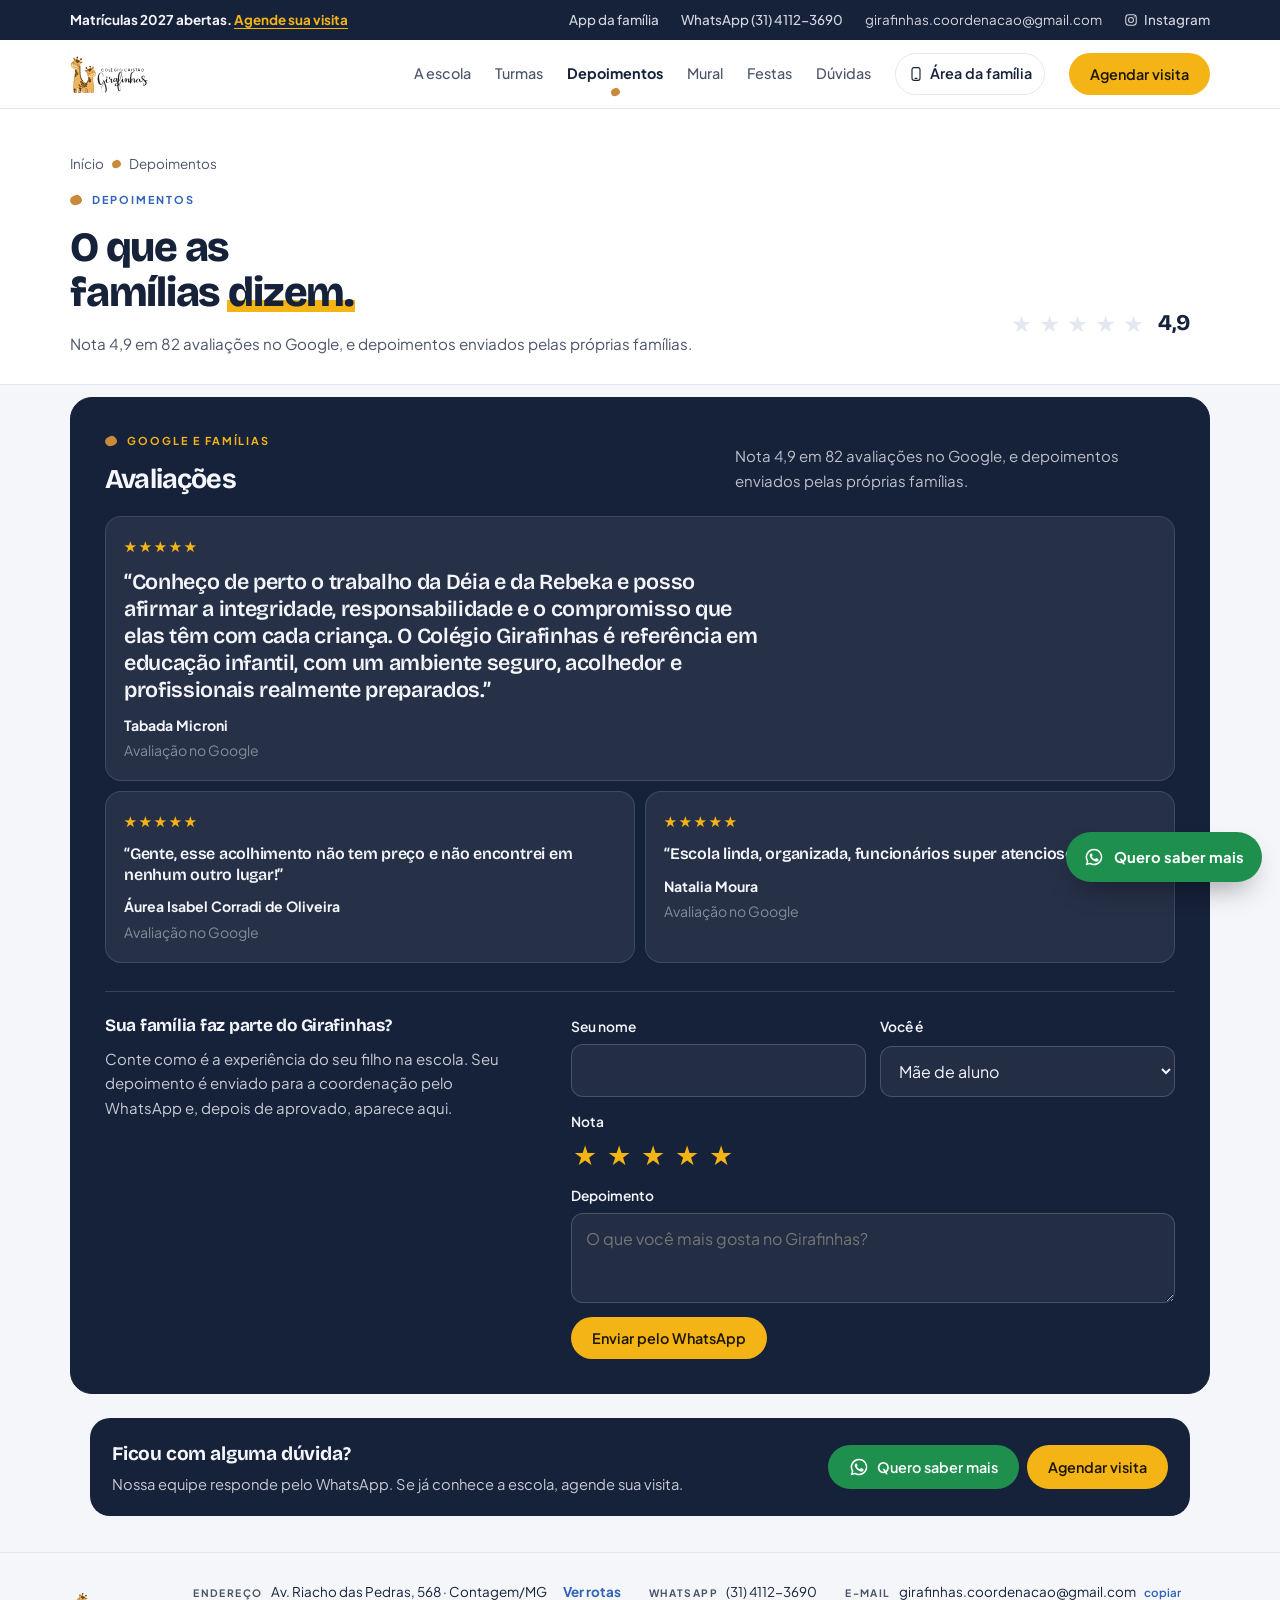
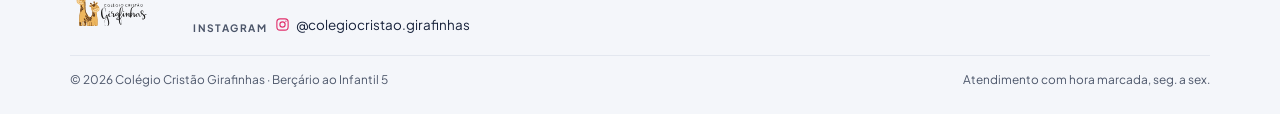
==== depoimentos.html @ aa0d3aa1 "Atalhos logo abaixo do menu, fixos no topo Co-Authored-By: Claude Opus 5.5 <noreply@anthropic.com> C" ====
<!doctype html>
<html lang="pt-BR">
<head>
<meta charset="utf-8">
<meta name="viewport" content="width=device-width,initial-scale=1,viewport-fit=cover">
<title>Depoimentos | Colégio Cristão Girafinhas</title>
<meta name="description" content="O que as famílias dizem sobre o Colégio Cristão Girafinhas. Nota 4,9 em 82 avaliações no Google.">
<meta property="og:title" content="Colégio Cristão Girafinhas">
<meta property="og:description" content="Educação infantil com amor e propósito. Berçário ao Infantil 5, integral, em Contagem. Matrículas 2027 abertas.">
<meta property="og:type" content="website">
<meta property="og:image" content="img/logo.svg">
<link rel="icon" href="img/logo.svg" type="image/svg+xml">
<link rel="preconnect" href="https://fonts.googleapis.com">
<link rel="preconnect" href="https://fonts.gstatic.com" crossorigin>
<link rel="stylesheet" href="https://fonts.googleapis.com/css2?family=Bricolage+Grotesque:opsz,wght@12..96,500;12..96,600;12..96,700;12..96,800&family=Plus+Jakarta+Sans:wght@400;500;600;700&display=swap">
<link rel="stylesheet" href="styles.css?v=26">
</head>
<body id="inicio" class="inner">
<div class="announce"><div class="wrap">
  <span><b>Matrículas 2027 abertas.</b> <a href="visita.html">Agende sua visita</a></span>
  <span class="util"><a class="util-app" href="pais.html">App da família</a><a href="https://wa.me/553141123690?text=Ol%C3%A1!" target="_blank" rel="noopener">WhatsApp (31) 4112-3690</a><span>girafinhas.coordenacao@gmail.com</span><a class="util-ig" href="https://www.instagram.com/colegiocristao.girafinhas/" target="_blank" rel="noopener"><svg class="ig-ico" viewBox="0 0 24 24" fill="none" stroke="currentColor" stroke-width="1.8" aria-hidden="true"><rect x="3" y="3" width="18" height="18" rx="5"/><circle cx="12" cy="12" r="4.2"/><circle cx="17.4" cy="6.6" r="1.1" fill="currentColor" stroke="none"/></svg>Instagram</a></span>
</div></div>

<header class="top">
  <div class="wrap">
    <a class="brand" href="index.html" aria-label="Colégio Cristão Girafinhas, início">
      <img src="img/logo.svg" alt="Colégio Cristão Girafinhas" width="106" height="50">
    </a>
    <button class="menu-btn" id="menuBtn" aria-expanded="false" aria-controls="nav">Menu</button>
    <nav class="links" id="nav">
      <a href="escola.html">A escola</a>
      <a href="turmas.html">Turmas</a>
      <a href="depoimentos.html" aria-current="page">Depoimentos</a>
      <a href="mural.html">Mural</a>
      <a href="festas.html">Festas</a>
      <a href="duvidas.html">Dúvidas</a>
      <a class="fam-link" href="pais.html"><svg viewBox="0 0 24 24" fill="none" stroke="currentColor" stroke-width="1.7" stroke-linecap="round" stroke-linejoin="round" aria-hidden="true"><rect x="6" y="2.5" width="12" height="19" rx="3"/><path d="M10.5 18.5h3"/></svg>Área da família</a>
      <a class="btn btn-primary" href="visita.html">Agendar visita</a>
    </nav>
  </div>
</header>

<svg width="0" height="0" style="position:absolute" aria-hidden="true" focusable="false"><defs>
<symbol id="gira" viewBox="0 0 28 48">
  <path d="M10.5 6.2 9.4 1.6M17.2 6.2l1.2-4.6" stroke="#8b5a2b" stroke-width="1.6" stroke-linecap="round" fill="none"/>
  <circle cx="9.2" cy="1.8" r="1.8" fill="#8b5a2b"/><circle cx="18.6" cy="1.8" r="1.8" fill="#8b5a2b"/>
  <ellipse cx="6" cy="9.4" rx="3.2" ry="1.7" transform="rotate(-20 6 9.4)" fill="#edb65e"/>
  <ellipse cx="22" cy="9.4" rx="3.2" ry="1.7" transform="rotate(20 22 9.4)" fill="#edb65e"/>
  <path d="M10 18h8v28a2 2 0 0 1-2 2h-4a2 2 0 0 1-2-2z" fill="#edb65e"/>
  <ellipse cx="14" cy="12" rx="7.2" ry="6.6" fill="#edb65e"/>
  <ellipse cx="14" cy="15.6" rx="5" ry="3.4" fill="#f6d7a4"/>
  <path d="M11 11.2q1 .9 2 0M15 11.2q1 .9 2 0" stroke="#5b3a1e" stroke-width="1" fill="none" stroke-linecap="round"/>
  <path d="M12.4 16.2q1.6 1.2 3.2 0" stroke="#5b3a1e" stroke-width=".9" fill="none" stroke-linecap="round"/>
  <ellipse cx="12" cy="24" rx="1.5" ry="1.9" fill="#8b5a2b"/><ellipse cx="16" cy="29.5" rx="1.4" ry="1.8" fill="#8b5a2b"/>
  <ellipse cx="12.2" cy="35" rx="1.5" ry="1.7" fill="#8b5a2b"/><ellipse cx="15.8" cy="41" rx="1.4" ry="1.8" fill="#8b5a2b"/>
</symbol>
<symbol id="gira-head" viewBox="0 0 28 22">
  <path d="M10.5 6.2 9.4 1.6M17.2 6.2l1.2-4.6" stroke="#8b5a2b" stroke-width="1.6" stroke-linecap="round" fill="none"/>
  <circle cx="9.2" cy="1.8" r="1.8" fill="#8b5a2b"/><circle cx="18.6" cy="1.8" r="1.8" fill="#8b5a2b"/>
  <ellipse cx="6" cy="9.4" rx="3.2" ry="1.7" transform="rotate(-20 6 9.4)" fill="#edb65e"/>
  <ellipse cx="22" cy="9.4" rx="3.2" ry="1.7" transform="rotate(20 22 9.4)" fill="#edb65e"/>
  <path d="M10 17h8v5h-8z" fill="#edb65e"/>
  <ellipse cx="14" cy="12" rx="7.2" ry="6.6" fill="#edb65e"/>
  <ellipse cx="14" cy="15.6" rx="5" ry="3.4" fill="#f6d7a4"/>
  <path d="M11 11.2q1 .9 2 0M15 11.2q1 .9 2 0" stroke="#5b3a1e" stroke-width="1" fill="none" stroke-linecap="round"/>
  <path d="M12.4 16.2q1.6 1.2 3.2 0" stroke="#5b3a1e" stroke-width=".9" fill="none" stroke-linecap="round"/>
</symbol></defs></svg>
<main>
  <section class="page-hero">
    <div class="wrap">
      <nav class="crumbs" aria-label="Você está em"><a href="index.html">Início</a><span class="sp" aria-hidden="true"></span><span>Depoimentos</span></nav>
      <span class="eyebrow">Depoimentos</span>
      <h1>O que as famílias <em>dizem.</em></h1>
      <p class="lead">Nota 4,9 em 82 avaliações no Google, e depoimentos enviados pelas próprias famílias.</p>
    </div>
    <div class="hero-accent acc-stars" aria-hidden="true"><span style="animation-delay:0.00s">★</span><span style="animation-delay:0.22s">★</span><span style="animation-delay:0.44s">★</span><span style="animation-delay:0.66s">★</span><span style="animation-delay:0.88s">★</span><b>4,9</b></div>
  </section>
  <section class="band navy" id="depoimentos">
    <div class="wrap">
      <div class="dep-head">
        <div style="display:grid;gap:16px"><span class="eyebrow" style="color:var(--accent)">Google e famílias</span><h2>Avaliações</h2></div>
        <p style="opacity:.75;max-width:40ch">Nota 4,9 em 82 avaliações no Google, e depoimentos enviados pelas próprias famílias.</p>
      </div>
      <div class="deps" id="deps">
        <figure class="dep feature"><span class="stars" aria-label="5 estrelas">★★★★★</span><blockquote>“Conheço de perto o trabalho da Déia e da Rebeka e posso afirmar a integridade, responsabilidade e o compromisso que elas têm com cada criança. O Colégio Girafinhas é referência em educação infantil, com um ambiente seguro, acolhedor e profissionais realmente preparados.”</blockquote><figcaption><b>Tabada Microni</b><span>Avaliação no Google</span></figcaption></figure>
        <figure class="dep"><span class="stars" aria-label="5 estrelas">★★★★★</span><blockquote>“Gente, esse acolhimento não tem preço e não encontrei em nenhum outro lugar!”</blockquote><figcaption><b>Áurea Isabel Corradi de Oliveira</b><span>Avaliação no Google</span></figcaption></figure>
        <figure class="dep"><span class="stars" aria-label="5 estrelas">★★★★★</span><blockquote>“Escola linda, organizada, funcionários super atenciosos.”</blockquote><figcaption><b>Natalia Moura</b><span>Avaliação no Google</span></figcaption></figure>
      </div>
      <div class="dep-form-wrap">
        <div style="display:grid;gap:10px;align-content:start">
          <h3>Sua família faz parte do Girafinhas?</h3>
          <p style="opacity:.8">Conte como é a experiência do seu filho na escola. Seu depoimento é enviado para a coordenação pelo WhatsApp e, depois de aprovado, aparece aqui.</p>
        </div>
        <form id="depForm" class="dep-form">
          <div class="row2">
            <div class="field"><label for="dNome">Seu nome</label><input id="dNome" required maxlength="60" autocomplete="name"></div>
            <div class="field"><label for="dRel">Você é</label><select id="dRel"><option>Mãe de aluno</option><option>Pai de aluno</option><option>Avó ou avô de aluno</option><option>Responsável por aluno</option><option>Ex-aluno ou família antiga</option></select></div>
          </div>
          <div class="field"><label for="dNota">Nota</label><div class="rate" id="dNota" role="radiogroup" aria-label="Nota de 1 a 5"></div></div>
          <div class="field"><label for="dTexto">Depoimento</label><textarea id="dTexto" required maxlength="600" placeholder="O que você mais gosta no Girafinhas?"></textarea></div>
          <div style="display:flex;gap:14px;align-items:center;flex-wrap:wrap"><button class="btn btn-primary" type="submit">Enviar pelo WhatsApp</button><span class="msg" id="depMsg" role="status"></span></div>
        </form>
      </div>
    </div>
  </section>

  <section class="help">
    <div class="wrap">
      <div class="help-box">
        <div><b>Ficou com alguma dúvida?</b><span>Nossa equipe responde pelo WhatsApp. Se já conhece a escola, agende sua visita.</span></div>
        <div class="help-actions"><a class="btn btn-wa" href="https://wa.me/553141123690?text=Ol%C3%A1%2C%20equipe%20Girafinhas%21%20%F0%9F%A6%92%0AQuero%20%2Asaber%20mais%2A%20sobre%20a%20escola%20para%20o%20meu%20filho%28a%29.%0A%0AGostaria%20de%20informa%C3%A7%C3%B5es%20sobre%20turmas%2C%20hor%C3%A1rios%20e%20valores.%20Obrigado%28a%29%21" target="_blank" rel="noopener"><svg viewBox="0 0 24 24" fill="currentColor" aria-hidden="true"><path d="M12 2a10 10 0 0 0-8.6 15.1L2 22l5-1.3A10 10 0 1 0 12 2zm0 18.2a8.2 8.2 0 0 1-4.2-1.2l-.3-.2-3 .8.8-2.9-.2-.3A8.2 8.2 0 1 1 12 20.2zm4.5-6.1c-.2-.1-1.5-.7-1.7-.8s-.4-.1-.6.1-.6.8-.8 1-.3.2-.5.1a6.7 6.7 0 0 1-3.3-2.9c-.3-.4.3-.4.7-1.3.1-.2 0-.3 0-.4l-.8-1.8c-.2-.5-.4-.4-.6-.4h-.5a1 1 0 0 0-.7.3 3 3 0 0 0-.9 2.2 5.2 5.2 0 0 0 1.1 2.7 11.8 11.8 0 0 0 4.5 4c1.7.7 2.3.8 3.2.6a2.7 2.7 0 0 0 1.8-1.2 2.2 2.2 0 0 0 .1-1.2c0-.1-.2-.2-.5-.3z"/></svg>Quero saber mais</a><a class="btn btn-primary" href="visita.html">Agendar visita</a></div>
      </div>
    </div>
  </section>
</main>

<footer id="contato">
  <div class="wrap">
    <div class="foot2">
      <a class="foot-logo" href="index.html"><img src="img/logo.svg" alt="Colégio Cristão Girafinhas" width="94" height="50"></a>
      <ul class="foot-info">
        <li><span class="fi-k">Endereço</span><a href="https://www.google.com/maps/search/?api=1&query=Av.%20Riacho%20das%20Pedras%2C%20568%20-%20Jardim%20Riacho%20das%20Pedras%2C%20Contagem%20-%20MG%2C%2032241-320" target="_blank" rel="noopener">Av. Riacho das Pedras, 568 · Contagem/MG</a> <a class="foot-rotas" href="https://www.google.com/maps/search/?api=1&query=Av.%20Riacho%20das%20Pedras%2C%20568%20-%20Jardim%20Riacho%20das%20Pedras%2C%20Contagem%20-%20MG%2C%2032241-320" target="_blank" rel="noopener">Ver rotas</a></li>
        <li><span class="fi-k">WhatsApp</span><a href="https://wa.me/553141123690?text=Ol%C3%A1!" target="_blank" rel="noopener" id="fone">(31) 4112-3690</a></li>
        <li><span class="fi-k">E-mail</span><span id="mail">girafinhas.coordenacao@gmail.com</span><button class="mini-copy" data-copy="girafinhas.coordenacao@gmail.com" data-target="mail" aria-label="Copiar e-mail">copiar</button></li>
        <li><span class="fi-k">Instagram</span><a class="foot-ig" href="https://www.instagram.com/colegiocristao.girafinhas/" target="_blank" rel="noopener"><svg class="ig-ico" viewBox="0 0 24 24" fill="none" stroke="currentColor" stroke-width="1.8" aria-hidden="true"><rect x="3" y="3" width="18" height="18" rx="5"/><circle cx="12" cy="12" r="4.2"/><circle cx="17.4" cy="6.6" r="1.1" fill="currentColor" stroke="none"/></svg>@colegiocristao.girafinhas</a></li>
      </ul>
    </div>
    <div class="legal"><span>© 2026 Colégio Cristão Girafinhas · Berçário ao Infantil 5</span><span>Atendimento com hora marcada, seg. a sex.</span></div>
  </div>
</footer>

<div class="fx-bar" aria-label="Ações rápidas"><a class="btn btn-wa" href="https://wa.me/553141123690?text=Ol%C3%A1%2C%20equipe%20Girafinhas%21%20%F0%9F%A6%92%0AQuero%20%2Asaber%20mais%2A%20sobre%20a%20escola%20para%20o%20meu%20filho%28a%29.%0A%0AGostaria%20de%20informa%C3%A7%C3%B5es%20sobre%20turmas%2C%20hor%C3%A1rios%20e%20valores.%20Obrigado%28a%29%21" target="_blank" rel="noopener"><svg viewBox="0 0 24 24" fill="currentColor" aria-hidden="true"><path d="M12 2a10 10 0 0 0-8.6 15.1L2 22l5-1.3A10 10 0 1 0 12 2zm0 18.2a8.2 8.2 0 0 1-4.2-1.2l-.3-.2-3 .8.8-2.9-.2-.3A8.2 8.2 0 1 1 12 20.2zm4.5-6.1c-.2-.1-1.5-.7-1.7-.8s-.4-.1-.6.1-.6.8-.8 1-.3.2-.5.1a6.7 6.7 0 0 1-3.3-2.9c-.3-.4.3-.4.7-1.3.1-.2 0-.3 0-.4l-.8-1.8c-.2-.5-.4-.4-.6-.4h-.5a1 1 0 0 0-.7.3 3 3 0 0 0-.9 2.2 5.2 5.2 0 0 0 1.1 2.7 11.8 11.8 0 0 0 4.5 4c1.7.7 2.3.8 3.2.6a2.7 2.7 0 0 0 1.8-1.2 2.2 2.2 0 0 0 .1-1.2c0-.1-.2-.2-.5-.3z"/></svg>Quero saber mais</a><a class="btn btn-primary" href="visita.html">Agendar visita</a></div>
<a class="wa" href="https://wa.me/553141123690?text=Ol%C3%A1%2C%20equipe%20Girafinhas%21%20%F0%9F%A6%92%0AQuero%20%2Asaber%20mais%2A%20sobre%20a%20escola%20para%20o%20meu%20filho%28a%29.%0A%0AGostaria%20de%20informa%C3%A7%C3%B5es%20sobre%20turmas%2C%20hor%C3%A1rios%20e%20valores.%20Obrigado%28a%29%21" target="_blank" rel="noopener" aria-label="Quero saber mais pelo WhatsApp">
  <svg viewBox="0 0 24 24" fill="currentColor" aria-hidden="true"><path d="M12 2a10 10 0 0 0-8.6 15.1L2 22l5-1.3A10 10 0 1 0 12 2zm0 18.2a8.2 8.2 0 0 1-4.2-1.2l-.3-.2-3 .8.8-2.9-.2-.3A8.2 8.2 0 1 1 12 20.2zm4.5-6.1c-.2-.1-1.5-.7-1.7-.8s-.4-.1-.6.1-.6.8-.8 1-.3.2-.5.1a6.7 6.7 0 0 1-3.3-2.9c-.3-.4.3-.4.7-1.3.1-.2 0-.3 0-.4l-.8-1.8c-.2-.5-.4-.4-.6-.4h-.5a1 1 0 0 0-.7.3 3 3 0 0 0-.9 2.2 5.2 5.2 0 0 0 1.1 2.7 11.8 11.8 0 0 0 4.5 4c1.7.7 2.3.8 3.2.6a2.7 2.7 0 0 0 1.8-1.2 2.2 2.2 0 0 0 .1-1.2c0-.1-.2-.2-.5-.3z"/></svg>
  <span>Quero saber mais</span>
</a>


<script src="mural.js?v=20"></script>
<script src="site.js?v=24"></script>
</body>
</html>
---- styles.css ----
html{padding-top:env(safe-area-inset-top);padding-bottom:env(safe-area-inset-bottom)}
body{margin:0}
[hidden]{display:none!important}
img{max-width:100%}
/* Layout: modern school site — confident bold sans heads, navy ink for seriousness, the logo yellow as the single bright note, few photos shown large, hairline dividers between sections */
:root{
  --bg:#ffffff;
  --bg-soft:#f4f6fa;
  --sun-soft:#fff3cf;
  --ink:#16213a;
  --ink-2:#5b6478;
  --line:#e3e7ef;
  --accent:#f5b416;
  --accent-ink:#1d1600;
  --blue:#2f63b8;
  --blue-soft:#e9effa;
  --navy:#16213a;
  --accent-hover:#dc9f0f;
  --header-bg:rgba(255,255,255,.94);
  --blob:#fbe3a6;
  --navy-fg:#f4f6fb;
  --card:#ffffff;
  --logo-chip:transparent;
  --ok:#2f7d4f;
  --err:#c2412d;
  --wa:#1f8f4e;
  --f-display:"Bricolage Grotesque","Plus Jakarta Sans",system-ui,sans-serif;
  --f-body:"Plus Jakarta Sans",system-ui,-apple-system,"Segoe UI",Roboto,sans-serif;
  --max:1180px;
}
@media (prefers-color-scheme:dark){:root:not([data-theme="light"]){
  --bg:#0f1524;--bg-soft:#151d30;--sun-soft:#2b2512;--ink:#eef1f7;--ink-2:#a8b0c2;--line:#26304a;--navy:#1b2a4a;--navy-fg:#f4f6fb;--accent-hover:#e5a823;--header-bg:rgba(15,21,36,.94);--blob:#3a3120;
  --accent:#f5bb3b;--accent-ink:#2a1e00;--blue:#8fbdf0;--blue-soft:#1a2431;--card:#1b1b1e;--logo-chip:#ffffff;--ok:#6cc08d;--err:#ef8a78;--wa:#2fae64;color-scheme:dark}}
:root[data-theme="dark"]{
  --bg:#0f1524;--bg-soft:#151d30;--sun-soft:#2b2512;--ink:#eef1f7;--ink-2:#a8b0c2;--line:#26304a;--navy:#1b2a4a;--navy-fg:#f4f6fb;--accent-hover:#e5a823;--header-bg:rgba(15,21,36,.94);--blob:#3a3120;
  --accent:#f5bb3b;--accent-ink:#2a1e00;--blue:#8fbdf0;--blue-soft:#1a2431;--card:#1b1b1e;--logo-chip:#ffffff;--ok:#6cc08d;--err:#ef8a78;--wa:#2fae64;color-scheme:dark}

*{box-sizing:border-box}
html{scroll-behavior:smooth}
@media (prefers-reduced-motion:reduce){html{scroll-behavior:auto}*{transition:none!important;animation:none!important}}
body{background:var(--bg);color:var(--ink);font-family:var(--f-body);font-size:16.5px;line-height:1.65;-webkit-font-smoothing:antialiased}
body::before{content:"";position:fixed;top:0;left:0;right:0;height:env(safe-area-inset-top,0px);z-index:60;background:var(--bg)}
a{color:inherit}
img{display:block}
h1,h2,h3{font-family:var(--f-display);font-weight:700;line-height:1.02;text-wrap:balance;margin:0;letter-spacing:-.03em}
h1{font-size:clamp(2.7rem,6.4vw,5.2rem);font-weight:800}
h2{font-size:clamp(2rem,3.8vw,3rem)}
h3{font-size:1.3rem;line-height:1.2;letter-spacing:-.015em}
h1 em,h2 em{font-style:normal;color:var(--ink);background:linear-gradient(transparent 66%,var(--accent) 66%,var(--accent) 90%,transparent 90%);padding:0 .04em}
p{margin:0}
.wrap{max-width:var(--max);margin:0 auto;padding-left:max(20px,env(safe-area-inset-left,0px));padding-right:max(20px,env(safe-area-inset-right,0px))}
.band{padding-block:clamp(64px,9vw,120px)}
.band + .band{border-top:1px solid var(--line)}
.band.soft{background:var(--bg-soft);border-top:0}
.band.soft + .band{border-top:0}
.band.navy{background:url("data:image/svg+xml,%3Csvg xmlns='http://www.w3.org/2000/svg' width='160' height='160'%3E%3Cg fill='%23f5b416' fill-opacity='.035'%3E%3Cpath d='M20 18c10-6 26-2 26 10s-14 16-24 12-12-16-2-22z'/%3E%3Cpath d='M98 10c14-2 22 8 18 18s-20 10-26 2 0-18 8-20z'/%3E%3Cpath d='M60 70c12-4 24 4 22 16s-18 14-26 6-6-18 4-22z'/%3E%3Cpath d='M128 78c10 0 18 8 14 18s-18 8-22 0 0-18 8-18z'/%3E%3Cpath d='M18 112c12-2 20 8 16 18s-18 10-24 2-2-18 8-20z'/%3E%3Cpath d='M96 128c12-4 22 4 20 14s-16 12-24 6-6-16 4-20z'/%3E%3C/g%3E%3C/svg%3E"),var(--navy);color:var(--navy-fg);border-top:0}
.band.navy + .band{border-top:0}
.navy small,.navy figcaption{color:rgba(244,246,251,0.7)!important}
.navy figcaption b{color:var(--navy-fg)!important}
.eyebrow{font-size:.74rem;font-weight:700;letter-spacing:.18em;text-transform:uppercase;color:var(--blue);display:inline-flex;align-items:center;gap:10px}
.eyebrow::before{content:"";width:12px;height:10px;background:#c98a3a;border-radius:58% 42% 55% 45%/50% 60% 40% 50%;transform:rotate(-12deg);flex:none}
.lead{font-size:1.12rem;color:var(--ink-2);max-width:58ch}
.sec-head{display:grid;gap:16px;margin-bottom:56px;max-width:720px}
.sec-head.split{max-width:none;grid-template-columns:1fr 1fr;align-items:end;gap:24px 64px}
@media (max-width:820px){.sec-head.split{grid-template-columns:1fr}}
:focus-visible{outline:2px solid var(--blue);outline-offset:3px;border-radius:6px}

.btn{display:inline-flex;align-items:center;justify-content:center;gap:8px;font:600 .98rem var(--f-body);padding:14px 26px;border-radius:999px;border:1.5px solid transparent;cursor:pointer;text-decoration:none;transition:background .2s,border-color .2s,transform .2s}
.btn:hover{transform:translateY(-1px)}
.btn-primary{background:var(--accent);color:var(--accent-ink)}
.btn-primary:hover{background:var(--accent-hover)}
.btn-ghost{border-color:var(--line);background:transparent;color:var(--ink)}
.btn-ghost:hover{border-color:var(--ink)}
.btn-wa{background:var(--wa);color:#fff}
.btn-wa svg{width:20px;height:20px}
.btn:disabled{opacity:.45;cursor:not-allowed;transform:none}
.link{font-weight:600;color:var(--blue);text-decoration:none;border-bottom:1px solid currentColor;padding-bottom:1px}

/* announcement + header */
.announce{background:var(--navy);color:var(--navy-fg);font-size:.84rem}
.announce .wrap{padding-block:9px;display:flex;justify-content:space-between;align-items:center;gap:8px 24px;flex-wrap:wrap}
.announce a{font-weight:700;text-decoration:none;color:inherit}
.announce > .wrap > span:first-child a{color:var(--accent);border-bottom:1px solid currentColor}
.announce .util{display:flex;gap:22px;flex-wrap:wrap;opacity:.85}
.announce .util a{font-weight:500}
@media (max-width:820px){.announce .util{display:none}.announce .wrap{justify-content:center}}
header.top{position:sticky;top:env(safe-area-inset-top,0px);z-index:50;background:var(--header-bg);-webkit-backdrop-filter:saturate(1.4) blur(12px);backdrop-filter:saturate(1.4) blur(12px);border-bottom:1px solid var(--line)}
.top .wrap{display:flex;align-items:center;justify-content:space-between;gap:16px;height:78px}
.brand{display:flex;align-items:center;text-decoration:none;background:var(--logo-chip);border-radius:12px;padding:4px 8px;margin-left:-8px}
.brand img{height:50px;width:auto}
nav.links{display:flex;gap:30px;align-items:center;font-weight:500;font-size:.94rem}
nav.links a{text-decoration:none;color:var(--ink-2)}
nav.links a:not(.btn):hover{color:var(--ink)}
nav.links .btn{padding:11px 20px;color:var(--accent-ink)}
.menu-btn{display:none;background:none;border:1px solid var(--line);border-radius:999px;padding:8px 16px;font:600 .9rem var(--f-body);color:var(--ink);cursor:pointer}
@media (max-width:960px){
  .menu-btn{display:block}
  nav.links{display:none;position:absolute;top:78px;left:0;right:0;flex-direction:column;align-items:stretch;gap:0;background:var(--bg);border-bottom:1px solid var(--line);padding:8px max(20px,env(safe-area-inset-right,0px)) 20px max(20px,env(safe-area-inset-left,0px))}
  nav.links.open{display:flex}
  nav.links a:not(.btn){padding:14px 0;border-bottom:1px solid var(--line);color:var(--ink)}
  nav.links .btn{margin-top:14px}
}

/* hero */
.hero{padding-block:clamp(36px,5vw,72px) 0;position:relative;overflow:hidden}
.hero-grid{display:grid;grid-template-columns:1.15fr .85fr;gap:clamp(36px,6vw,80px);align-items:center}
.hero-copy{display:grid;gap:24px;min-width:0;justify-items:start}
.hero-copy .actions{display:flex;flex-wrap:wrap;gap:12px;margin-top:4px}
.btn-lg{padding:16px 28px;font-size:1.02rem}
.live-pill{display:inline-flex;align-items:center;gap:10px;padding:8px 16px 8px 12px;border-radius:999px;background:var(--sun-soft);color:var(--ink);font-weight:700;font-size:.86rem;text-decoration:none;border:1px solid rgba(245,180,22,.45)}
.live-pill .dot{width:9px;height:9px;border-radius:50%;background:#e2483d;box-shadow:0 0 0 0 rgba(226,72,61,.5);animation:pulse 1.8s infinite}
@keyframes pulse{70%{box-shadow:0 0 0 9px rgba(226,72,61,0)}100%{box-shadow:0 0 0 0 rgba(226,72,61,0)}}
.hero h1{font-size:clamp(2.6rem,6vw,4.9rem)}
.rot{display:inline-block;height:1.08em;overflow:hidden;vertical-align:bottom}
.rot-track{display:flex;flex-direction:column;align-items:flex-start;animation:rot 10s cubic-bezier(.7,0,.3,1) infinite}
.rot-track em{display:block;width:max-content;height:1.08em;line-height:1.08;white-space:nowrap}
@keyframes rot{0%,18%{transform:translateY(0)}25%,43%{transform:translateY(-1.08em)}50%,68%{transform:translateY(-2.16em)}75%,93%{transform:translateY(-3.24em)}100%{transform:translateY(-4.32em)}}
.proof{display:flex;flex-wrap:wrap;gap:10px 28px;margin-top:6px;padding-top:22px;border-top:1px solid var(--line);font-size:.92rem;color:var(--ink-2)}
.proof-item{display:flex;align-items:center;gap:10px}
.proof b{color:var(--ink)}
.proof .stars{color:var(--accent);letter-spacing:2px}
.proof .ig{width:20px;height:20px;border-radius:6px;background:linear-gradient(45deg,#f9a825,#e1306c 55%,#833ab4)}

.hero-art{position:relative;min-width:0;padding:10px 0 34px}
.blob{position:absolute;top:-6%;right:-18%;bottom:4%;left:8%;border-radius:44% 56% 52% 48%/48% 42% 58% 52%;background:radial-gradient(circle at 30% 30%,var(--sun-soft),var(--blob));z-index:0;animation:morph 14s ease-in-out infinite alternate}
@keyframes morph{to{border-radius:56% 44% 42% 58%/40% 58% 42% 60%}}
.grow-card{position:relative;z-index:1;background:var(--card);border:1px solid var(--line);border-radius:28px;padding:22px 22px 58px;box-shadow:0 30px 60px -34px rgba(22,33,58,.45);display:grid;gap:14px;max-width:440px;margin-left:auto}
.grow-head{display:flex;justify-content:space-between;align-items:center;gap:12px}
.grow-kicker{font-size:.7rem;font-weight:700;letter-spacing:.16em;text-transform:uppercase;color:var(--blue)}
.grow-title{font-size:1.25rem;margin-top:4px}
.grow-logo{height:42px;width:auto;background:#fff;border-radius:10px;padding:3px 5px;flex:none}
.grow-body{display:grid;grid-template-columns:64px 1fr;gap:14px;align-items:end}
.neck{position:relative;height:100%;display:flex;flex-direction:column;align-items:center}
.peek{width:64px;height:auto;margin-bottom:-6px;position:relative;z-index:1;animation:peek 4s ease-in-out infinite;transform-origin:50% 100%}
@keyframes peek{0%,100%{transform:rotate(0)}50%{transform:rotate(-4deg)}}
.neck-bar{flex:1;width:30px;border-radius:14px;transform-origin:bottom;animation:grow 1.4s cubic-bezier(.2,.8,.2,1) both;
  background:
   radial-gradient(ellipse 7px 6px at 30% 6%,#8b5a2b 90%,transparent 100%),
   radial-gradient(ellipse 6px 8px at 72% 16%,#8b5a2b 90%,transparent 100%),
   radial-gradient(ellipse 8px 6px at 35% 28%,#8b5a2b 90%,transparent 100%),
   radial-gradient(ellipse 6px 7px at 70% 40%,#8b5a2b 90%,transparent 100%),
   radial-gradient(ellipse 7px 7px at 28% 52%,#8b5a2b 90%,transparent 100%),
   radial-gradient(ellipse 6px 8px at 70% 64%,#8b5a2b 90%,transparent 100%),
   radial-gradient(ellipse 8px 6px at 34% 76%,#8b5a2b 90%,transparent 100%),
   radial-gradient(ellipse 6px 7px at 68% 88%,#8b5a2b 90%,transparent 100%),
   #edb65e}
@keyframes grow{from{transform:scaleY(.15)}to{transform:scaleY(1)}}
.rungs{list-style:none;margin:0;padding:0;display:grid}
.rungs li{animation:rise .6s cubic-bezier(.2,.8,.2,1) both;animation-delay:calc(.25s + (5 - var(--i)) * .09s)}
@keyframes rise{from{opacity:.0;transform:translateX(10px)}to{opacity:1;transform:none}}
.rungs a{display:grid;grid-template-columns:auto 1fr;gap:2px 10px;align-items:baseline;padding:10px 10px 10px 0;border-bottom:1px dashed var(--line);text-decoration:none;position:relative;border-radius:8px;transition:background .2s,padding .2s}
.rungs li:last-child a{border-bottom:0}
.rungs a::before{content:"";position:absolute;left:-22px;top:50%;width:14px;height:2px;background:var(--line)}
.rungs a:hover{background:var(--sun-soft);padding-left:10px}
.rungs b{font-family:var(--f-display);font-weight:700;font-size:1.05rem;letter-spacing:-.01em}
.rungs span{font-size:.82rem;color:var(--ink-2)}
.next-visit{position:absolute;left:0;bottom:0;z-index:2;display:flex;align-items:center;gap:12px;background:var(--navy);color:var(--navy-fg);text-decoration:none;border-radius:18px;padding:12px 18px 12px 14px;box-shadow:0 20px 40px -18px rgba(22,33,58,.6);transition:transform .2s}
.next-visit:hover{transform:translateY(-2px)}
.next-visit .nv-ico{width:38px;height:38px;border-radius:12px;background:var(--accent);display:grid;place-items:center;font-size:1.1rem}
.next-visit small{display:block;font-size:.72rem;opacity:.75;letter-spacing:.04em}
.next-visit b{font-family:var(--f-display);font-size:1.05rem}
@media (max-width:880px){.hero-grid{grid-template-columns:1fr}.grow-card{margin:0 auto 0 0;max-width:520px}.blob{top:0;right:-30%;bottom:10%;left:20%}.next-visit{left:auto;right:0}}
@media (prefers-reduced-motion:reduce){.rot-track{animation:none}}
/* celular: início enxuto */
@media (max-width:600px){
  .announce{display:none}
  .hero{padding-block:28px 0}
  .hero-copy{gap:18px}
  .live-pill{font-size:.8rem;padding:7px 14px 7px 11px}
  .hero h1{font-size:clamp(2.3rem,11vw,2.9rem)}
  .hero .lead{font-size:1.02rem}
  .hero-copy .actions{width:100%}
  .hero-copy .actions .btn-primary{width:100%}
  .hero-copy .actions .btn-ghost,.proof{display:none}
  .hero-art{padding:0}
  .blob{display:none}
  .grow-card{max-width:none;margin:8px 0 0;padding:20px 18px 18px;border-radius:24px;background:var(--sun-soft);border-color:transparent;box-shadow:none}
  .grow-logo{display:none}
  .grow-title{font-size:1.35rem}
  .grow-body{grid-template-columns:78px 1fr;gap:12px}
  .peek{width:78px}
  .neck-bar{width:38px;border-radius:18px}
  .rungs a{padding:12px 12px;background:var(--card);border:0;border-radius:14px;margin-bottom:8px;box-shadow:0 6px 16px -12px rgba(22,33,58,.4)}
  .rungs li:last-child a{margin-bottom:0}
  .rungs a::before{left:-14px;width:12px;background:#c98a3a}
  .rungs b{font-size:1.08rem}
  .next-visit{position:static;width:100%;box-shadow:none;margin-top:12px}
  .facts{margin-top:32px}
  .fact{padding:18px 14px;gap:4px}
  .fact b{font-size:2rem}
  .fact span{font-size:.82rem}
}

.facts{margin-top:clamp(48px,7vw,88px);display:grid;grid-template-columns:repeat(4,1fr);border-top:1px solid var(--line);border-bottom:1px solid var(--line)}
.fact{padding:30px 24px;display:grid;gap:8px;border-left:1px solid var(--line);align-content:start}
.fact:first-child{border-left:0;padding-left:0}
.fact b{font-family:var(--f-display);font-weight:800;font-size:clamp(2.4rem,4.4vw,3.4rem);line-height:1;letter-spacing:-.04em}
.fact-g{display:flex;align-items:flex-end;gap:0;height:40px}
.fact-g .g{width:auto;aspect-ratio:28/48}
.fact b i{font-style:normal;color:var(--accent);font-size:.5em;vertical-align:.7em;margin-left:4px}
.fact span{font-size:.9rem;color:var(--ink-2);max-width:22ch}
@media (max-width:820px){.facts{grid-template-columns:1fr 1fr}.fact:nth-child(3){border-left:0;padding-left:0}.fact:nth-child(n+3){border-top:1px solid var(--line)}}

/* pillars */
.pillars{display:grid;grid-template-columns:repeat(4,1fr);gap:0}
.pillar{padding:4px 28px 0;border-left:1px solid var(--line);display:grid;gap:12px;align-content:start}
.pillar:first-child{border-left:0;padding-left:0}
.pillar svg{width:30px;height:30px;color:var(--accent)}
.pillar p{color:var(--ink-2);font-size:.96rem}
@media (max-width:900px){.pillars{grid-template-columns:1fr 1fr;row-gap:40px}.pillar:nth-child(3){border-left:0;padding-left:0}}
@media (max-width:520px){.pillars{grid-template-columns:1fr}.pillar{border-left:0;padding-left:0;padding-right:0}}

/* story */
.story{display:grid;grid-template-columns:.95fr 1.05fr;gap:clamp(40px,6vw,96px);align-items:start}
.panel{position:sticky;top:110px;background:var(--navy);color:var(--navy-fg);border-radius:32px;padding:clamp(28px,4vw,48px);display:grid;gap:18px;align-content:start}
.panel-quote{font-family:var(--f-display);font-weight:600;font-size:clamp(1.5rem,2.4vw,2rem);line-height:1.2;letter-spacing:-.02em}
.panel-cite{font-size:.88rem;opacity:.7}
.panel-logo{margin-top:18px;background:#fff;border-radius:18px;padding:12px 16px;justify-self:start}
.panel-logo img{height:64px;width:auto}
.panel-note{font-size:.94rem;opacity:.85}
.panel-note b{opacity:1}
.collage figure{margin:0;border-radius:22px;overflow:hidden;background:var(--bg-soft)}
.collage img{width:100%;height:100%;object-fit:cover}
.collage .c1{grid-column:1/-1;aspect-ratio:16/10}
.collage .c2,.collage .c3{aspect-ratio:1}
.collage figcaption{font-size:.8rem;color:var(--ink-2);padding:8px 2px 0;background:var(--bg)}
@media (max-width:880px){.story{grid-template-columns:1fr}.panel{position:static}}
.timeline{list-style:none;margin:40px 0 0;padding:0;display:grid}
.timeline li{display:grid;grid-template-columns:120px 1fr;gap:24px;padding:26px 0;border-top:1px solid var(--line)}
.timeline li:last-child{border-bottom:1px solid var(--line)}
.timeline .when{font-size:.74rem;font-weight:700;letter-spacing:.14em;text-transform:uppercase;color:var(--ink-2);padding-top:6px}
.timeline p{color:var(--ink-2);margin-top:8px}
@media (max-width:560px){.timeline li{grid-template-columns:1fr;gap:6px}}
.unused-verse{margin-top:40px;padding-left:22px;border-left:2px solid var(--accent)}
.verse blockquote{margin:0;font-family:var(--f-display);font-style:italic;font-size:1.35rem;line-height:1.45}
.verse cite{display:block;margin-top:8px;font:500 .85rem var(--f-body);font-style:normal;color:var(--ink-2)}
.rename{margin-top:32px;display:flex;gap:18px;align-items:center;padding:18px 20px;border-radius:18px;background:var(--bg-soft)}
.rename .chip{background:#fff;border-radius:12px;padding:8px 10px;flex:none}
.rename .chip img{height:44px;width:auto}
.rename p{font-size:.94rem;color:var(--ink-2)}
.rename b{color:var(--ink)}

/* turmas */
.classes{border-top:2px solid var(--ink)}
.class{display:grid;grid-template-columns:180px 220px 1fr;gap:24px;padding:28px 0;border-bottom:1px solid var(--line);align-items:baseline}
.class .age{font-family:var(--f-display);font-weight:800;font-size:2.2rem;line-height:1;letter-spacing:-.03em}
.class .age small{font-family:var(--f-body);font-size:.85rem;color:var(--ink-2);margin-left:6px}
.class h3{font-size:1.25rem}
.class p{color:var(--ink-2)}
@media (max-width:820px){.class{grid-template-columns:1fr;gap:6px}}
.periods{margin-top:40px;display:grid;grid-template-columns:1fr 1fr;gap:20px}
.period{border-radius:22px;padding:28px;display:grid;gap:8px;background:var(--card);border:1px solid var(--line)}
.period.main{background:var(--sun-soft);border-color:transparent}
.period .t{font-size:.78rem;font-weight:700;letter-spacing:.14em;text-transform:uppercase;color:var(--ink-2)}
.period p{color:var(--ink-2)}
@media (max-width:640px){.periods{grid-template-columns:1fr}}

/* day */
.day-steps{list-style:none;margin:0;padding:0;display:grid;grid-template-columns:repeat(6,1fr);gap:0;counter-reset:s}
.day-steps li{padding:22px 18px 0 0;border-top:2px solid var(--line);position:relative;display:grid;gap:8px;align-content:start}
.gcount{display:flex;align-items:flex-end;gap:10px;height:40px}
.gcount .gs{display:flex;align-items:flex-end;gap:1px}
.gcount .g{width:19px;height:32px}
.gcount .gs{gap:0}
.gcount .g + .g{margin-left:-3px}
.gcount b{font-family:var(--f-display);font-weight:800;font-size:1.05rem;color:var(--blue);line-height:1}
.day-steps li::after{content:"";position:absolute;top:-7px;left:0;width:14px;height:12px;background:#c98a3a;border-radius:58% 42% 55% 45%/50% 60% 40% 50%;transform:rotate(-12deg)}
.day-steps h3{font-size:1.15rem}
.day-steps p{font-size:.9rem;color:var(--ink-2)}
@media (max-width:960px){.day-steps{grid-template-columns:repeat(3,1fr);row-gap:36px}}
@media (max-width:520px){.day-steps{grid-template-columns:1fr 1fr}}

/* activities */
.acts-grid{display:grid;grid-template-columns:.8fr 1.2fr;gap:clamp(36px,6vw,80px);align-items:center}
.acts-photo{border-radius:28px;overflow:hidden;aspect-ratio:4/5;background:var(--sun-soft);max-width:100%}
.acts-photo img{width:100%;height:100%;object-fit:cover}
.acts{display:grid;grid-template-columns:1fr 1fr;gap:0 40px}
.act{padding:20px 0;border-bottom:1px solid var(--line);display:grid;grid-template-columns:28px 1fr;gap:4px 14px}
.act svg{width:22px;height:22px;color:var(--blue);margin-top:3px;grid-row:span 2}
.act b{font-weight:700}
.act span{font-size:.92rem;color:var(--ink-2)}
@media (max-width:880px){.acts-grid{grid-template-columns:1fr}.acts-photo{max-width:440px;aspect-ratio:4/3}}
@media (max-width:520px){.acts{grid-template-columns:1fr}}

/* reviews */
.testi{display:grid;grid-template-columns:1fr 1fr;gap:clamp(32px,5vw,72px)}
.testi figure{margin:0;display:grid;gap:18px;align-content:start}
.testi blockquote{margin:0;font-family:var(--f-display);font-weight:600;font-size:clamp(1.4rem,2.4vw,1.9rem);line-height:1.25;letter-spacing:-.02em}
.testi figcaption{font-size:.9rem;color:var(--ink-2)}
.testi figcaption b{color:var(--ink);font-weight:600}
.score-row{display:flex;align-items:center;gap:16px;margin-bottom:48px;flex-wrap:wrap}
.score-row b{font-family:var(--f-display);font-weight:800;font-size:3.4rem;line-height:1}
.score-row .stars{color:var(--accent);letter-spacing:3px}
.score-row small{color:var(--ink-2);display:block}
@media (max-width:760px){.testi{grid-template-columns:1fr}}

/* depoimentos */
.dep-head{display:flex;justify-content:space-between;align-items:end;gap:24px 48px;flex-wrap:wrap;margin-bottom:48px}
.deps{display:grid;grid-template-columns:repeat(2,1fr);gap:16px}
.dep.feature{grid-column:1/-1;padding:clamp(28px,4vw,48px)}
.dep.feature blockquote{font-size:clamp(1.4rem,2.6vw,2.1rem);line-height:1.25;max-width:46ch}
.dep{margin:0;padding:28px;border-radius:24px;background:rgba(244,246,251,0.07);border:1px solid rgba(244,246,251,0.12);display:grid;gap:16px;align-content:start;min-width:0}
.dep .stars{color:var(--accent);letter-spacing:2px;font-size:.9rem}
.dep blockquote{margin:0;font-family:var(--f-display);font-weight:600;font-size:1.22rem;line-height:1.3;letter-spacing:-.015em;overflow-wrap:anywhere}
.dep figcaption{display:grid;gap:2px;font-size:.88rem}
.dep figcaption span{opacity:.65}
.dep .admin-x{justify-self:start;background:none;border:0;color:var(--accent);font:600 .8rem var(--f-body);cursor:pointer;padding:0}
@media (max-width:600px){.deps{grid-template-columns:1fr}}
.dep-form-wrap{margin-top:56px;padding-top:48px;border-top:1px solid rgba(244,246,251,0.15);display:grid;grid-template-columns:.8fr 1.2fr;gap:clamp(28px,5vw,64px)}
.dep-form{display:grid;gap:14px}
.navy input,.navy select,.navy textarea{background:rgba(244,246,251,0.06);border-color:rgba(244,246,251,0.18);color:var(--navy-fg)}
.navy select option{color:#16213a}
.navy .msg{color:var(--navy-fg);opacity:.85}
.rate{display:flex;gap:6px}
.rate button{background:none;border:0;font-size:1.7rem;line-height:1;color:rgba(244,246,251,0.3);cursor:pointer;padding:2px}
.rate button.on{color:var(--accent)}
.dep-admin{border-color:rgba(244,246,251,0.25)}
.dep-admin .visit-row{border-color:rgba(244,246,251,0.15)}
@media (max-width:820px){.dep-form-wrap{grid-template-columns:1fr}}

/* instagram */
.insta{display:grid;grid-template-columns:1.1fr .9fr;gap:clamp(32px,5vw,72px);align-items:center}
.insta-card{display:grid;gap:18px;padding:32px;border-radius:28px;background:var(--bg-soft);text-decoration:none;border:1px solid var(--line);transition:border-color .2s}
.insta-card:hover{border-color:var(--ink)}
.insta-handle{font-family:var(--f-display);font-weight:700;font-size:1.5rem;letter-spacing:-.02em;overflow-wrap:anywhere}
.insta-stats{display:flex;gap:24px;color:var(--ink-2);font-size:.94rem}
.insta-stats b{color:var(--ink);font-size:1.15rem}
@media (max-width:820px){.insta{grid-template-columns:1fr}}

/* mural */
.mural-grid{display:grid;grid-template-columns:repeat(3,1fr);gap:0;border-top:2px solid var(--ink)}
.post{padding:28px 28px 28px 0;display:grid;gap:10px;align-content:start;min-width:0;border-bottom:1px solid var(--line)}
.post + .post{padding-left:28px;border-left:1px solid var(--line)}
.post:nth-child(3n+1){padding-left:0;border-left:0}
.post .meta{display:flex;gap:10px;align-items:center;flex-wrap:wrap;font-size:.8rem;color:var(--ink-2)}
.pill{font-size:.68rem;font-weight:700;letter-spacing:.1em;text-transform:uppercase;padding:4px 10px;border-radius:999px;background:var(--blue-soft);color:var(--blue)}
.pill.evento{background:var(--sun-soft);color:var(--ink)}
.pill.urgente{background:var(--err);color:#fff}
.post h3{font-size:1.3rem}
.post p{color:var(--ink-2);font-size:.95rem;white-space:pre-line;overflow-wrap:anywhere}
.post .del{justify-self:start;background:none;border:0;color:var(--err);font:600 .82rem var(--f-body);cursor:pointer;padding:0}
.empty{grid-column:1/-1;padding:40px 0;color:var(--ink-2);border-bottom:1px solid var(--line)}
@media (max-width:900px){.mural-grid{grid-template-columns:1fr}.post,.post + .post{padding:24px 0;border-left:0}}
.admin{margin-top:40px;border:1px dashed var(--line);border-radius:22px;padding:24px;display:grid;gap:16px}
.admin h3{font-size:1.2rem}

/* forms */
.field{display:grid;gap:6px;min-width:0}
.field label{font-weight:600;font-size:.86rem}
input,select,textarea{font:inherit;font-size:1rem;color:var(--ink);background:var(--bg);border:1px solid var(--line);border-radius:12px;padding:12px 14px;width:100%}
textarea{min-height:90px;resize:vertical}
input:focus,select:focus,textarea:focus{outline:none;border-color:var(--blue);box-shadow:0 0 0 3px var(--blue-soft)}
.row2{display:grid;grid-template-columns:1fr 1fr;gap:14px}
.row3{display:grid;grid-template-columns:1fr 1fr 1fr;gap:14px}
@media (max-width:600px){.row2,.row3{grid-template-columns:1fr}}
.msg{font-size:.92rem;font-weight:500;color:var(--ink-2)}
.msg.ok{color:var(--ok)}.msg.err{color:var(--err)}

/* booking */
.book-grid{display:grid;grid-template-columns:.85fr 1.15fr;gap:clamp(36px,5vw,72px);align-items:start}
.book-side{display:grid;gap:22px;min-width:0}
.checks{list-style:none;margin:0;padding:0;display:grid;gap:12px}
.checks li{display:grid;grid-template-columns:22px 1fr;gap:10px;color:var(--ink-2)}
.checks li::before{content:"";width:16px;height:14px;background:#c98a3a;border-radius:58% 42% 55% 45%/50% 60% 40% 50%;transform:rotate(-12deg);margin-top:5px}
.book-card{background:var(--card);border:1px solid var(--line);border-radius:26px;padding:clamp(22px,3vw,36px);display:grid;gap:24px;min-width:0;box-shadow:0 30px 60px -40px rgba(30,30,40,.35)}
.step-label{font-size:.72rem;font-weight:700;letter-spacing:.16em;text-transform:uppercase;color:var(--ink-2)}
.days{display:flex;gap:8px;overflow-x:auto;padding-bottom:6px;scrollbar-width:thin}
.day{flex:none;width:64px;border:1px solid var(--line);background:var(--bg);color:var(--ink);border-radius:14px;padding:10px 0;text-align:center;cursor:pointer;font:inherit}
.day small{display:block;font-size:.66rem;text-transform:uppercase;letter-spacing:.1em;color:var(--ink-2)}
.day b{display:block;font-size:1.25rem;font-weight:600;font-variant-numeric:tabular-nums}
.day[aria-pressed="true"]{border-color:var(--ink);background:var(--ink);color:var(--bg)}
.day[aria-pressed="true"] small{color:var(--bg)}
.slots{display:grid;grid-template-columns:repeat(auto-fill,minmax(88px,1fr));gap:8px}
.slot{border:1px solid var(--line);background:var(--bg);color:var(--ink);border-radius:12px;padding:10px 0;font:600 .95rem var(--f-body);font-variant-numeric:tabular-nums;cursor:pointer}
.slot[aria-pressed="true"]{border-color:var(--accent);background:var(--accent);color:var(--accent-ink)}
.slot:disabled{text-decoration:line-through;opacity:.4;cursor:not-allowed}
.done{display:grid;gap:14px}
.done .big{font-family:var(--f-display);font-weight:700;font-size:1.8rem}
.summary{background:var(--bg-soft);border-radius:14px;padding:16px;font-size:.94rem;white-space:pre-line}
.visits-list{display:grid;gap:10px}
.visit-row{display:grid;grid-template-columns:160px 1fr auto;gap:12px;align-items:center;border-bottom:1px solid var(--line);padding:10px 0;font-size:.93rem}
.visit-row .w{font-weight:700;font-variant-numeric:tabular-nums}
@media (max-width:880px){.book-grid{grid-template-columns:1fr}}
@media (max-width:600px){.visit-row{grid-template-columns:1fr}}
.small-btn{background:none;border:1px solid var(--line);border-radius:999px;padding:5px 12px;font:600 .8rem var(--f-body);color:var(--ink);cursor:pointer;justify-self:start}

/* faq */
.faq-grid{display:grid;grid-template-columns:.8fr 1.2fr;gap:clamp(36px,5vw,80px)}
.faq{border-top:2px solid var(--ink)}
.faq details{border-bottom:1px solid var(--line)}
.faq summary{list-style:none;cursor:pointer;padding:22px 40px 22px 0;font-family:var(--f-display);font-weight:600;font-size:1.18rem;letter-spacing:-.01em;position:relative}
.faq summary::-webkit-details-marker{display:none}
.faq summary::after{content:"+";position:absolute;right:4px;top:18px;font:300 1.6rem var(--f-body);color:var(--ink-2);transition:transform .2s}
.faq details[open] summary::after{transform:rotate(45deg)}
.faq details p{padding:0 40px 22px 0;color:var(--ink-2)}
@media (max-width:820px){.faq-grid{grid-template-columns:1fr}}

/* contact & footer */
.cta-band{background:url("data:image/svg+xml,%3Csvg xmlns='http://www.w3.org/2000/svg' width='160' height='160'%3E%3Cg fill='%238b5a2b' fill-opacity='.05'%3E%3Cpath d='M20 18c10-6 26-2 26 10s-14 16-24 12-12-16-2-22z'/%3E%3Cpath d='M98 10c14-2 22 8 18 18s-20 10-26 2 0-18 8-20z'/%3E%3Cpath d='M60 70c12-4 24 4 22 16s-18 14-26 6-6-18 4-22z'/%3E%3Cpath d='M128 78c10 0 18 8 14 18s-18 8-22 0 0-18 8-18z'/%3E%3Cpath d='M18 112c12-2 20 8 16 18s-18 10-24 2-2-18 8-20z'/%3E%3Cpath d='M96 128c12-4 22 4 20 14s-16 12-24 6-6-16 4-20z'/%3E%3C/g%3E%3C/svg%3E"),var(--accent);color:var(--accent-ink)}
.cta-band .lead{color:var(--accent-ink);opacity:.8}
.cta-band .wrap{display:grid;grid-template-columns:1fr auto;gap:28px;align-items:center;padding-block:clamp(48px,6vw,72px)}
.cta-actions{display:flex;gap:10px;flex-wrap:wrap}
@media (max-width:760px){.cta-band .wrap{grid-template-columns:1fr}}
footer{padding-block:56px 40px}
.foot{display:grid;grid-template-columns:1.2fr .8fr 1fr 1.5fr .7fr;gap:32px}
.foot .chip{background:var(--logo-chip);border-radius:12px;padding:6px 8px;justify-self:start;margin-left:-8px}
.foot .chip img{height:58px;width:auto}
.foot h4{margin:0 0 10px;font-size:.72rem;letter-spacing:.16em;text-transform:uppercase;color:var(--ink-2);font-weight:700}
.foot p,.foot a{font-size:.94rem}
.foot a{text-decoration:none}
.foot a:hover{text-decoration:underline}
.foot .col{display:grid;gap:6px;align-content:start;min-width:0}
.legal{margin-top:48px;padding-top:24px;border-top:1px solid var(--line);display:flex;justify-content:space-between;gap:12px;flex-wrap:wrap;font-size:.82rem;color:var(--ink-2)}
@media (max-width:960px){.foot{grid-template-columns:1fr 1fr}}
@media (max-width:520px){.foot{grid-template-columns:1fr}}

.wa{position:fixed;right:calc(18px + env(safe-area-inset-right,0px));bottom:calc(18px + env(safe-area-inset-bottom,0px));z-index:40;display:flex;align-items:center;gap:10px;background:var(--wa);color:#fff;text-decoration:none;font-weight:700;font-size:.92rem;padding:13px 18px;border-radius:999px;box-shadow:0 14px 30px -12px rgba(0,0,0,.45)}
.wa svg{width:20px;height:20px}
@media (max-width:520px){.wa span{display:none}.wa{padding:14px}}

/* páginas internas */
nav.links a[aria-current="page"]:not(.btn){color:var(--ink);font-weight:700}
.page-hero{padding-block:clamp(40px,6vw,80px) clamp(24px,4vw,48px);background:var(--bg-soft);border-bottom:1px solid var(--line)}
.page-hero .wrap{display:grid;gap:16px;justify-items:start}
.page-hero h1{font-size:clamp(2.3rem,5vw,4rem);max-width:16ch}
.crumbs{display:flex;gap:8px;font-size:.84rem;color:var(--ink-2)}
.crumbs a{color:var(--ink-2);text-decoration:none}
.crumbs a:hover{color:var(--ink)}
.page-hero + .band{border-top:0}
.page-hero + .band.soft{background:var(--bg)}
.next-page{padding-block:0 clamp(48px,7vw,96px)}
.next-card{display:flex;justify-content:space-between;align-items:center;gap:20px;padding:28px 30px;border-radius:24px;background:var(--sun-soft);text-decoration:none;transition:transform .2s}
.next-card:hover{transform:translateY(-2px)}
.next-card small{display:block;font-size:.72rem;font-weight:700;letter-spacing:.16em;text-transform:uppercase;color:var(--ink-2)}
.next-card b{display:block;font-family:var(--f-display);font-size:clamp(1.4rem,3vw,2rem);letter-spacing:-.02em;margin:4px 0}
.next-card span span{color:var(--ink-2);font-size:.95rem}
.next-card .arrow{font-size:2rem;flex:none}

/* início: atalhos */
.explore-grid{display:grid;grid-template-columns:repeat(3,1fr);gap:16px}
.ex-card{display:grid;gap:10px;align-content:start;padding:26px;border-radius:24px;border:1px solid var(--line);background:var(--card);text-decoration:none;transition:border-color .2s,transform .2s,box-shadow .2s;min-width:0}
.ex-card:hover{border-color:var(--ink);transform:translateY(-3px);box-shadow:0 20px 40px -30px rgba(22,33,58,.5)}
.ex-card h3{font-size:1.35rem}
.ex-card p{color:var(--ink-2);font-size:.95rem}
.ex-g{display:flex;align-items:flex-end;height:34px}
.ex-g .g{width:17px;height:30px}
.ex-g .g + .g{margin-left:-3px}
.ex-go{margin-top:6px;font-weight:700;font-size:.92rem;color:var(--blue)}
.ex-cta{background:var(--navy);border-color:var(--navy);color:var(--navy-fg)}
.ex-cta p{color:rgba(244,246,251,.75)}
.ex-cta .ex-go{color:var(--accent)}
@media (max-width:900px){.explore-grid{grid-template-columns:1fr 1fr}}
@media (max-width:560px){
  .explore-grid{grid-template-columns:1fr;gap:0;border-top:1px solid var(--line)}
  .ex-card{grid-template-columns:auto 1fr auto;align-items:center;gap:14px;padding:16px 4px;border:0;border-bottom:1px solid var(--line);border-radius:0;background:none}
  .ex-card:hover{transform:none;box-shadow:none}
  .ex-card h3{font-size:1.1rem}
  .ex-card p{display:none}
  .ex-g{height:28px;width:44px;overflow:hidden}
  .ex-g .g{width:13px;height:24px}
  .ex-go{margin:0;font-size:0}
  .ex-go span{font-size:1.2rem}
  .ex-cta{background:var(--navy);border-radius:18px;padding:16px 14px;margin-top:12px;border:0}
  .explore .sec-head{margin-bottom:24px}
  .explore .sec-head .lead{display:none}
  .rungs a{padding:9px 12px}
  .neck-bar{width:34px}
  .next-card{padding:20px}
}
.home-quote .wrap{display:grid;gap:20px}
.link-light{color:var(--accent);font-weight:700;text-decoration:none;justify-self:start}

/* atalhos dentro da página */
.subnav{position:sticky;top:calc(env(safe-area-inset-top,0px) + 78px);z-index:40;background:var(--header-bg);-webkit-backdrop-filter:blur(10px);backdrop-filter:blur(10px);border-bottom:1px solid var(--line)}
.subnav .wrap{display:flex;gap:8px;overflow-x:auto;padding-block:10px;scrollbar-width:none}
.subnav .wrap::-webkit-scrollbar{display:none}
.subnav a{flex:none;padding:8px 16px;border-radius:999px;border:1px solid var(--line);font-weight:600;font-size:.9rem;text-decoration:none;color:var(--ink);background:var(--bg)}
.subnav a:hover,.subnav a.on{background:var(--ink);color:var(--bg);border-color:var(--ink)}
section[id]{scroll-margin-top:150px}

/* voltar ao topo */
.totop{position:fixed;left:calc(18px + env(safe-area-inset-left,0px));bottom:calc(18px + env(safe-area-inset-bottom,0px));z-index:40;width:44px;height:44px;border-radius:50%;display:grid;place-items:center;background:var(--card);color:var(--ink);border:1px solid var(--line);text-decoration:none;font-weight:700;box-shadow:0 10px 24px -14px rgba(0,0,0,.4);opacity:0;pointer-events:none;transition:opacity .25s}
.totop.show{opacity:1;pointer-events:auto}

/* rodapé compacto no celular */
@media (max-width:560px){
  footer{padding-block:36px 90px}
  .foot{grid-template-columns:1fr 1fr;gap:24px 16px}
  .foot .col:first-child{grid-column:1/-1}
  .foot .col:nth-child(2){display:none}
  .foot .col:nth-child(4){grid-column:1/-1;order:-0}
  .legal{margin-top:28px}
}

/* navegação com cara de girafa */
.totop{width:48px;height:56px;border-radius:24px 24px 18px 18px;background:var(--sun-soft);border-color:rgba(201,138,58,.35)}
.totop .g{width:24px;height:40px;transform-origin:50% 100%;transition:transform .3s cubic-bezier(.3,1.6,.5,1)}
.totop:hover .g,.totop:focus-visible .g{transform:scaleY(1.18) translateY(-2px)}
.crumbs{align-items:center}
.crumbs .sp{width:9px;height:8px;background:#c98a3a;border-radius:58% 42% 55% 45%/50% 60% 40% 50%;transform:rotate(-12deg)}
.subnav a{display:inline-flex;align-items:center;gap:8px}
.subnav a::before{content:"";width:9px;height:8px;background:#c98a3a;border-radius:58% 42% 55% 45%/50% 60% 40% 50%;transform:rotate(-12deg);transition:background .2s}
.subnav a:hover::before,.subnav a.on::before{background:var(--accent)}
.next-card .trail{display:flex;align-items:center;gap:10px;flex:none}
.next-card .trail i{position:relative;width:14px;height:18px;opacity:.35}
.next-card .trail i::before,.next-card .trail i::after{content:"";position:absolute;top:0;width:6px;height:16px;background:#8b5a2b;border-radius:50% 50% 45% 45%/60% 60% 40% 40%}
.next-card .trail i::before{left:0;transform:rotate(-8deg)}
.next-card .trail i::after{right:0;transform:rotate(8deg)}
.next-card .trail i:nth-child(odd){transform:translateY(-7px)}
.next-card .trail i:nth-child(even){transform:translateY(7px)}
.next-card .trail i:nth-child(2){opacity:.5}.next-card .trail i:nth-child(3){opacity:.7}.next-card .trail i:nth-child(4){opacity:.9}
.next-card .trail b{font-size:1.8rem;margin-left:6px;transition:transform .2s}
.next-card:hover .trail b{transform:translateX(4px)}
.next-card:hover .trail i{animation:step .9s ease both}
.next-card:hover .trail i:nth-child(2){animation-delay:.1s}.next-card:hover .trail i:nth-child(3){animation-delay:.2s}.next-card:hover .trail i:nth-child(4){animation-delay:.3s}
@keyframes step{0%{opacity:.15}60%{opacity:1}}
@media (max-width:560px){.next-card .trail i:nth-child(-n+2){display:none}}
.ex-g .g{transition:transform .35s cubic-bezier(.3,1.6,.5,1)}
.ex-card:hover .ex-g .g{transform:translateY(-5px)}
.ex-card:hover .ex-g .g:nth-child(2){transition-delay:.04s}.ex-card:hover .ex-g .g:nth-child(3){transition-delay:.08s}.ex-card:hover .ex-g .g:nth-child(4){transition-delay:.12s}.ex-card:hover .ex-g .g:nth-child(5){transition-delay:.16s}.ex-card:hover .ex-g .g:nth-child(6){transition-delay:.2s}
nav.links a:not(.btn){position:relative}
nav.links a[aria-current="page"]:not(.btn)::after{content:"";position:absolute;left:50%;bottom:-10px;width:9px;height:8px;margin-left:-4px;background:#c98a3a;border-radius:58% 42% 55% 45%/50% 60% 40% 50%;transform:rotate(-12deg)}
@media (max-width:960px){nav.links a[aria-current="page"]:not(.btn)::after{left:auto;right:4px;bottom:50%;margin-bottom:-4px}}

/* tipografia menor no celular */
@media (max-width:600px){
  body{font-size:15px;line-height:1.6}
  h1,.hero h1{font-size:clamp(1.85rem,8.6vw,2.25rem)}
  .page-hero h1{font-size:clamp(1.75rem,8vw,2.1rem)}
  h2{font-size:clamp(1.5rem,6.6vw,1.8rem)}
  h3{font-size:1.1rem}
  .lead,.hero .lead{font-size:.97rem}
  .eyebrow{font-size:.66rem;letter-spacing:.15em}
  .live-pill{font-size:.75rem}
  .btn{font-size:.92rem;padding:12px 20px}
  .btn-lg{padding:14px 22px;font-size:.95rem}
  .band{padding-block:48px}
  .sec-head{margin-bottom:32px;gap:12px}
  .page-hero{padding-block:32px 24px}
  .page-hero .wrap{gap:12px}
  .grow-title{font-size:1.15rem}
  .rungs b{font-size:.98rem}
  .rungs span{font-size:.76rem}
  .fact b{font-size:1.7rem}
  .fact span{font-size:.78rem}
  .next-visit b{font-size:.95rem}
  .class .age{font-size:1.7rem}
  .class h3{font-size:1.05rem}
  .dep blockquote{font-size:1.05rem}
  .dep.feature blockquote{font-size:1.2rem}
  .faq summary{font-size:1rem;padding:18px 36px 18px 0}
  .faq summary::after{top:14px}
  .next-card b{font-size:1.25rem}
  .ex-card h3{font-size:1rem}
  .post h3{font-size:1.1rem}
  .day-steps h3{font-size:1rem}
  .day-steps p,.act span,.pillar p{font-size:.86rem}
  .cta-band h2{font-size:1.6rem}
}

/* rodapé compacto */
footer{padding-block:28px 24px;border-top:1px solid var(--line)}
.foot2{display:flex;align-items:center;gap:20px 36px;flex-wrap:wrap}
.foot-logo{background:var(--logo-chip);border-radius:10px;padding:4px 6px;flex:none}
.foot-logo img{height:40px;width:auto}
.foot-info{list-style:none;margin:0;padding:0;display:flex;flex-wrap:wrap;gap:10px 28px;font-size:.84rem;flex:1;min-width:0}
.foot-info li{display:flex;align-items:baseline;gap:8px;min-width:0}
.foot-info a{text-decoration:none;color:var(--ink)}
.foot-info a:hover{text-decoration:underline}
.fi-k{font-size:.64rem;font-weight:700;letter-spacing:.14em;text-transform:uppercase;color:var(--ink-2)}
.mini-copy{background:none;border:0;padding:0;font:600 .72rem var(--f-body);color:var(--blue);cursor:pointer}
.legal{margin-top:18px;padding-top:14px;font-size:.74rem}
@media (max-width:560px){
  footer{padding-block:24px 84px}
  .foot2{flex-direction:column;align-items:flex-start;gap:16px}
  .foot-info{flex-direction:column;gap:9px;width:100%}
  .foot-info li{flex-wrap:nowrap;align-items:baseline}
  .foot-info li > :nth-child(2){overflow-wrap:anywhere;min-width:0}
  .fi-k{width:70px;flex:none}
  .mini-copy{display:none}
  .foot-info{font-size:.8rem}
  .legal{flex-direction:column;gap:4px}
}

/* escala geral um pouco menor */
body{font-size:15.5px}
h1{font-size:clamp(2.3rem,5.4vw,4.2rem)}
.hero h1{font-size:clamp(2.3rem,5.2vw,4.2rem)}
h2{font-size:clamp(1.7rem,3.2vw,2.5rem)}
h3{font-size:1.18rem}
.lead{font-size:1.04rem}
.band{padding-block:clamp(48px,7vw,92px)}
.sec-head{margin-bottom:40px}
.page-hero{padding-block:clamp(32px,5vw,60px) clamp(20px,3vw,36px)}
.page-hero h1{font-size:clamp(2rem,4.2vw,3.2rem)}
.fact{padding:22px 20px}
.fact b{font-size:clamp(2rem,3.6vw,2.8rem)}
.fact span{font-size:.84rem}
.btn{font-size:.94rem;padding:12px 22px}
.btn-lg{padding:14px 26px;font-size:.98rem}
.top .wrap{height:68px}
.brand img{height:44px}
nav.links{font-size:.9rem;gap:24px}
.subnav{top:calc(env(safe-area-inset-top,0px) + 68px)}
@media (max-width:960px){nav.links{top:68px}}
.next-card{padding:22px 26px}
.next-card b{font-size:clamp(1.2rem,2.4vw,1.6rem)}
.cta-band .wrap{padding-block:clamp(36px,5vw,56px)}
.class{padding:20px 0}
.class .age{font-size:1.8rem}
.faq summary{font-size:1.05rem;padding:18px 40px 18px 0}
.faq summary::after{top:14px}
.dep{padding:22px}
.dep blockquote{font-size:1.1rem}
.dep.feature blockquote{font-size:clamp(1.25rem,2.2vw,1.7rem)}
.ex-card{padding:22px}
.ex-card h3{font-size:1.15rem}
.ex-card p{font-size:.9rem}
.book-card{padding:clamp(20px,2.6vw,30px);gap:20px}

/* tipografia menor no celular */
@media (max-width:600px){
  body{font-size:15px;line-height:1.6}
  h1,.hero h1{font-size:clamp(1.85rem,8.6vw,2.25rem)}
  .page-hero h1{font-size:clamp(1.75rem,8vw,2.1rem)}
  h2{font-size:clamp(1.5rem,6.6vw,1.8rem)}
  h3{font-size:1.1rem}
  .lead,.hero .lead{font-size:.97rem}
  .eyebrow{font-size:.66rem;letter-spacing:.15em}
  .live-pill{font-size:.75rem}
  .btn{font-size:.92rem;padding:12px 20px}
  .btn-lg{padding:14px 22px;font-size:.95rem}
  .band{padding-block:48px}
  .sec-head{margin-bottom:32px;gap:12px}
  .page-hero{padding-block:32px 24px}
  .page-hero .wrap{gap:12px}
  .grow-title{font-size:1.15rem}
  .rungs b{font-size:.98rem}
  .rungs span{font-size:.76rem}
  .fact b{font-size:1.7rem}
  .fact span{font-size:.78rem}
  .next-visit b{font-size:.95rem}
  .class .age{font-size:1.7rem}
  .class h3{font-size:1.05rem}
  .dep blockquote{font-size:1.05rem}
  .dep.feature blockquote{font-size:1.2rem}
  .faq summary{font-size:1rem;padding:18px 36px 18px 0}
  .faq summary::after{top:14px}
  .next-card b{font-size:1.25rem}
  .ex-card h3{font-size:1rem}
  .post h3{font-size:1.1rem}
  .day-steps h3{font-size:1rem}
  .day-steps p,.act span,.pillar p{font-size:.86rem}
  .cta-band h2{font-size:1.6rem}
}

/* ===== escala geral menor (v7) ===== */
body{font-size:15px}
h1,.hero h1{font-size:clamp(2.1rem,4.6vw,3.6rem)}
h2{font-size:clamp(1.45rem,2.6vw,2.05rem)}
h3{font-size:1.08rem}
.lead{font-size:.98rem}
.eyebrow{font-size:.68rem}
.band{padding-block:clamp(40px,5.5vw,72px)}
.sec-head{margin-bottom:28px;gap:10px}
.fact b{font-size:clamp(1.8rem,3vw,2.4rem)}
.btn{font-size:.9rem;padding:11px 20px}
.btn-lg{padding:13px 24px;font-size:.94rem}
.grow-title{font-size:1.1rem}
.rungs a{padding:8px 10px 8px 0}
.rungs b{font-size:.98rem}

/* ===== páginas internas em blocos ===== */
.inner{background:var(--bg-soft)}
.inner main{padding-bottom:24px}
.inner .page-hero{background:var(--bg);padding-block:clamp(24px,3.5vw,44px) clamp(18px,2.5vw,28px)}
.inner .page-hero h1{font-size:clamp(1.8rem,3.4vw,2.6rem)}
.inner .page-hero .lead{font-size:.95rem}
.inner .subnav{background:var(--header-bg)}
.inner .band,.inner .band.soft{background:none;border:0;padding-block:12px}
.inner main > .band:first-of-type,.inner .subnav + .band{padding-top:24px}
.inner .band > .wrap{background:var(--card);border:1px solid var(--line);border-radius:22px;padding:clamp(20px,3vw,34px);max-width:calc(var(--max) - 40px)}
.inner .band.navy{padding-block:12px}
.inner .band.navy > .wrap{background:var(--navy);border-color:var(--navy);color:var(--navy-fg)}
.inner .sec-head{margin-bottom:22px}
.inner .sec-head.split{grid-template-columns:1fr;gap:8px;align-items:start}
.inner h2{font-size:clamp(1.3rem,2.2vw,1.7rem)}
.inner .sec-head .lead{font-size:.92rem;max-width:70ch}
.inner .next-page{padding-block:12px 40px}
.inner .next-page .wrap{max-width:calc(var(--max) - 40px)}
.inner .cta-band{margin:12px auto 40px;max-width:calc(var(--max) - 40px);border-radius:22px;width:calc(100% - 40px)}
.inner .cta-band .wrap{padding:28px clamp(20px,3vw,34px)}
.inner .cta-band h2{font-size:1.5rem}

/* turmas em cartões */
.inner .classes{display:grid;grid-template-columns:repeat(3,1fr);gap:10px;border:0}
.inner .class{grid-template-columns:auto 1fr;grid-template-rows:auto auto;gap:2px 12px;padding:14px 16px;border:1px solid var(--line);border-radius:16px;align-items:center;background:var(--bg)}
.inner .class .age{grid-row:span 2;font-size:1.5rem;min-width:52px}
.inner .class .age small{display:block;margin:2px 0 0;font-size:.7rem}
.inner .class p{font-size:.84rem;grid-column:2}
.inner .periods{margin-top:12px;gap:10px}
.inner .period{padding:16px 18px;gap:4px;border-radius:16px}
.inner .period h3{font-size:1rem}
.inner .period p{font-size:.86rem}

/* rotina e atividades mais compactas */
.inner .day-steps li{padding:18px 14px 0 0}
.inner .day-steps p{font-size:.84rem}
.inner .acts-grid{grid-template-columns:220px 1fr;gap:28px;align-items:start}
.inner .acts-photo{aspect-ratio:3/4;border-radius:18px}
.inner .acts{gap:0 24px}
.inner .act{padding:12px 0}
.inner .act b{font-size:.94rem}
.inner .act span{font-size:.82rem}

/* escola: história em blocos */
.inner .story{grid-template-columns:300px 1fr;gap:28px}
.inner .panel{position:static;padding:22px;border-radius:18px;gap:12px}
.inner .panel-quote{font-size:1.15rem}
.inner .panel-logo img{height:44px}
.inner .panel-note{font-size:.84rem}
.inner .timeline{margin-top:18px;grid-template-columns:repeat(3,1fr);gap:10px}
.inner .timeline li,.inner .timeline li:last-child{grid-template-columns:1fr;gap:6px;padding:16px;border:1px solid var(--line);border-radius:16px;background:var(--bg)}
.inner .timeline .when{padding:0;font-size:.66rem}
.inner .timeline h3{font-size:1rem}
.inner .timeline p{font-size:.84rem;margin-top:4px}
.inner .pillars{grid-template-columns:repeat(4,1fr);gap:10px}
.inner .pillar,.inner .pillar:first-child{padding:16px;border:1px solid var(--line);border-radius:16px;background:var(--bg);gap:8px}
.inner .pillar p{font-size:.84rem}
.inner .pillar svg{width:24px;height:24px}
.inner .insta{grid-template-columns:1fr auto;gap:20px}
.inner .insta .lead{font-size:.9rem}
.inner .insta-card{padding:18px 22px;gap:10px;border-radius:18px}
.inner .insta-handle{font-size:1.1rem}

/* depoimentos, mural, visita, dúvidas */
.inner .dep-head{margin-bottom:22px}
.inner .deps{gap:10px}
.inner .dep{padding:18px;border-radius:16px;gap:10px}
.inner .dep blockquote{font-size:1rem}
.inner .dep.feature blockquote{font-size:clamp(1.1rem,1.8vw,1.35rem)}
.inner .dep-form-wrap{margin-top:28px;padding-top:24px}
.inner .mural-grid{border-top:0;gap:10px}
.inner .post,.inner .post + .post,.inner .post:nth-child(3n+1){padding:18px;border:1px solid var(--line);border-radius:16px;background:var(--bg)}
.inner .book-grid{gap:28px}
.inner .book-card{box-shadow:none;background:var(--bg)}
.inner .faq summary{font-size:.98rem;padding:15px 36px 15px 0}
.inner .faq summary::after{top:11px}
.inner .faq details p{font-size:.9rem}

@media (max-width:960px){
  .inner .classes,.inner .timeline,.inner .pillars{grid-template-columns:1fr 1fr}
  .inner .story,.inner .acts-grid{grid-template-columns:1fr}
  .inner .acts-photo{max-width:none;aspect-ratio:16/9}
}
@media (max-width:600px){
  body{font-size:14.5px}
  h1,.hero h1{font-size:clamp(1.7rem,8vw,2.05rem)}
  h2{font-size:clamp(1.3rem,6vw,1.6rem)}
  .lead,.hero .lead{font-size:.92rem}
  .inner .page-hero h1{font-size:clamp(1.55rem,7.4vw,1.85rem)}
  .inner .band > .wrap,.inner .next-page .wrap{margin-inline:12px;padding:18px 16px;border-radius:18px;max-width:none}
  .inner .band{padding-block:6px}
  .inner .subnav + .band{padding-top:14px}
  .inner h2{font-size:1.25rem}
  .inner .sec-head{margin-bottom:16px}
  .inner .sec-head .lead{display:none}
  .inner .classes,.inner .pillars{grid-template-columns:1fr 1fr;gap:8px}
  .inner .class{grid-template-columns:1fr;padding:12px}
  .inner .class .age{grid-row:auto;font-size:1.3rem}
  .inner .class .age small{display:inline;margin-left:4px}
  .inner .class p{grid-column:1;font-size:.78rem}
  .inner .timeline{grid-template-columns:1fr;gap:8px}
  .inner .pillar{padding:12px}
  .inner .pillar h3{font-size:.95rem}
  .inner .pillar p{font-size:.78rem}
  .inner .acts{grid-template-columns:1fr 1fr;gap:0 14px}
  .inner .act{grid-template-columns:1fr;gap:2px}
  .inner .act svg{display:none}
  .inner .acts-photo{display:none}
  .inner .insta{grid-template-columns:1fr}
  .inner .cta-band{width:auto;margin:6px 12px 28px}
  .inner .cta-band .wrap{padding:20px 16px}
  .inner .cta-band h2{font-size:1.25rem}
  .inner .day-steps{grid-template-columns:1fr 1fr;row-gap:22px}
}

/* atividades em cartões (sem foto) */
.tiles{display:grid;grid-template-columns:repeat(4,1fr);gap:10px}
.tile{display:flex;gap:12px;align-items:flex-start;padding:14px;border:1px solid var(--line);border-radius:16px;background:var(--bg);min-width:0}
.tile-ico{flex:none;width:38px;height:38px;border-radius:12px;background:var(--sun-soft);color:#a8691f;display:grid;place-items:center;position:relative}
.tile-ico::after{content:"";position:absolute;right:-3px;top:-3px;width:9px;height:8px;background:#c98a3a;border-radius:58% 42% 55% 45%/50% 60% 40% 50%;transform:rotate(-12deg)}
.tile-ico svg{width:20px;height:20px}
.tile b{display:block;font-size:.92rem;line-height:1.25}
.tile div span{display:block;font-size:.8rem;color:var(--ink-2);margin-top:2px}
.dates{margin-top:12px;display:flex;align-items:center;gap:12px 18px;flex-wrap:wrap;padding:14px 16px;border-radius:16px;background:var(--sun-soft)}
.dates-k{display:flex;align-items:center;gap:8px;font-weight:700;font-size:.88rem}
.dates-k .g{width:14px;height:24px}
.dates ul{list-style:none;margin:0;padding:0;display:flex;flex-wrap:wrap;gap:6px}
.dates li{font-size:.8rem;font-weight:600;padding:5px 12px;border-radius:999px;background:var(--bg);border:1px solid rgba(201,138,58,.3)}
@media (max-width:960px){.tiles{grid-template-columns:1fr 1fr}}
@media (max-width:600px){
  .tiles{gap:8px}
  .tile{flex-direction:column;gap:8px;padding:12px}
  .tile-ico{width:32px;height:32px;border-radius:10px}
  .tile-ico svg{width:17px;height:17px}
  .tile b{font-size:.86rem}
  .tile div span{font-size:.74rem}
  .dates{flex-direction:column;align-items:flex-start}
}

/* festas */
.party{display:grid;grid-template-columns:1.3fr .7fr;gap:28px;align-items:center}
.party-copy{display:grid;gap:22px;min-width:0}
.party-list{list-style:none;margin:0;padding:0;display:grid;gap:10px}
.party-list li{display:flex;gap:12px;align-items:flex-start;padding:12px 14px;border:1px solid var(--line);border-radius:14px;background:var(--bg)}
.party-list b{display:block;font-size:.92rem}
.party-list div span{display:block;font-size:.82rem;color:var(--ink-2)}
.party-actions{display:flex;align-items:center;gap:14px;flex-wrap:wrap}
.party-tel{font-weight:700;font-size:.9rem;color:var(--ink-2)}
.party-art{position:relative;min-height:280px;border-radius:20px;background:radial-gradient(circle at 50% 70%,var(--sun-soft),var(--blob));display:grid;place-items:end center;padding-bottom:22px;overflow:hidden}
.party-art img{width:44%;max-width:170px;height:auto;position:relative;z-index:1}
.bal{position:absolute;width:44px;height:58px;animation:float 5s ease-in-out infinite}
.bal svg{width:100%;height:100%;stroke-width:1.4}
.b1{left:14%;top:12%;color:#e2483d}.b2{right:16%;top:8%;color:var(--blue);animation-delay:-1.6s}.b3{right:30%;top:34%;color:#c98a3a;width:34px;height:46px;animation-delay:-3.2s}
@keyframes float{50%{transform:translateY(-8px) rotate(3deg)}}
.party-tag{position:absolute;left:14px;bottom:14px;z-index:2;background:var(--navy);color:var(--navy-fg);font-size:.72rem;font-weight:700;line-height:1.25;padding:8px 12px;border-radius:12px}
@media (max-width:820px){.party{grid-template-columns:1fr}.party-art{min-height:200px;order:-1}.party-art img{width:30%}}
.party-strip{padding-block:0 clamp(32px,5vw,56px)}
.party-banner{display:flex;align-items:center;gap:16px;padding:18px 22px;border-radius:20px;background:var(--sun-soft);text-decoration:none;transition:transform .2s}
.party-banner:hover{transform:translateY(-2px)}
.pb-ico{flex:none;width:46px;height:46px;border-radius:14px;background:var(--bg);color:#a8691f;display:grid;place-items:center}
.pb-ico svg{width:24px;height:24px}
.pb-txt{flex:1;min-width:0}
.pb-txt b{display:block;font-family:var(--f-display);font-size:1.1rem;letter-spacing:-.01em}
.pb-txt span{display:block;font-size:.86rem;color:var(--ink-2)}
.pb-go{flex:none;font-weight:700;font-size:.9rem;color:var(--blue)}
@media (max-width:600px){.party-banner{padding:14px;gap:12px}.pb-ico{width:38px;height:38px}.pb-txt b{font-size:.98rem}.pb-txt span{font-size:.78rem}.pb-go{display:none}}
@media (prefers-reduced-motion:reduce){.bal{animation:none}}
.bal svg path:first-child{fill:currentColor;fill-opacity:.9}

/* símbolo do Instagram */
.ig-badge{display:inline-grid;place-items:center;width:34px;height:34px;border-radius:10px;background:linear-gradient(45deg,#f9a825 0%,#e1306c 50%,#833ab4 100%);color:#fff;flex:none}
.ig-badge .ig-ico{width:20px;height:20px}
.ig-badge.sm{width:22px;height:22px;border-radius:7px}
.ig-badge.sm .ig-ico{width:14px;height:14px}
.insta-handle{display:flex;align-items:center;gap:12px}
.proof-ig{text-decoration:none;color:inherit}
.proof-ig:hover b{text-decoration:underline}
.util-ig,.foot-ig{display:inline-flex;align-items:center;gap:6px}
.util-ig .ig-ico{width:14px;height:14px}
.foot-ig .ig-ico{width:15px;height:15px;color:#e1306c}

/* topo das páginas internas: palavras que trocam + girafinhas espiando */
.page-hero{position:relative;overflow:hidden}
.page-hero .wrap{position:relative;z-index:1}
.page-hero h1 .rot{height:1.08em}
.hero-peek{position:absolute;right:max(24px,calc((100% - var(--max)) / 2 + 40px));bottom:-26px;width:auto;height:150px;transform-origin:50% 100%;animation:sway 4.5s ease-in-out infinite;z-index:0;pointer-events:none}
@keyframes sway{0%,100%{transform:rotate(0)}30%{transform:rotate(-4deg)}65%{transform:rotate(3deg)}}
@media (max-width:820px){.hero-peek{height:96px;right:14px;bottom:-16px;opacity:.95}.page-hero .lead{max-width:calc(100% - 70px)}}
@media (max-width:600px){.hero-peek{height:78px;bottom:-12px}}
@media (prefers-reduced-motion:reduce){.hero-peek{animation:none}}

/* ===== Início em formato de ficha da escola ===== */
.home-fx .announce{display:none}
.fx-head{background:var(--bg);border-bottom:1px solid var(--line);position:relative;overflow:hidden}
.fx-head .wrap{position:relative;padding-block:clamp(24px,3.5vw,40px)}
.fx-id{display:flex;gap:24px;align-items:center;position:relative;z-index:1}
.fx-logo{flex:none;width:150px;height:150px;border-radius:28px;background:#fffaf0;border:1px solid var(--line);display:grid;place-items:center;padding:14px}
.fx-logo img{width:100%;height:auto}
.fx-title{display:grid;gap:10px;min-width:0}
.fx-tags{display:flex;flex-wrap:wrap;gap:6px}
.tag{font-size:.74rem;font-weight:700;padding:5px 11px;border-radius:999px;background:var(--bg-soft);border:1px solid var(--line);color:var(--ink)}
.tag-live{display:inline-flex;align-items:center;gap:7px;background:var(--sun-soft);border-color:rgba(245,180,22,.45)}
.tag-live .dot{width:7px;height:7px;border-radius:50%;background:#e2483d;animation:pulse 1.8s infinite}
.home-fx .fx-title h1{font-size:clamp(1.7rem,3.4vw,2.6rem)}
.fx-slogan{font-family:var(--f-display);font-weight:700;font-size:clamp(1.1rem,2vw,1.45rem);letter-spacing:-.02em;color:var(--ink-2)}
.fx-slogan .rot em{color:var(--ink)}
.fx-meta{display:flex;flex-wrap:wrap;gap:8px 22px;align-items:center;font-size:.86rem}
.fx-rate{display:inline-flex;align-items:center;gap:8px;text-decoration:none;color:var(--ink-2)}
.fx-rate b{font-family:var(--f-display);font-size:1.15rem;color:var(--ink)}
.fx-rate .stars{color:var(--accent);letter-spacing:1px}
.fx-addr{display:inline-flex;align-items:center;gap:6px;color:var(--ink-2);text-decoration:none}
.fx-addr svg{width:16px;height:16px;color:#c98a3a;flex:none}
.fx-addr:hover,.fx-rate:hover span:last-child{text-decoration:underline}
.home-fx .fx-head .hero-peek{right:max(20px,env(safe-area-inset-right,0px));bottom:-24px;height:140px}
.fx-nav{top:calc(env(safe-area-inset-top,0px) + 68px)}

.fx-body{display:grid;grid-template-columns:minmax(0,1fr) 330px;gap:20px;align-items:start;padding-block:20px 48px}
.fx-main{display:grid;gap:14px;min-width:0}
.fx-card{background:var(--card);border:1px solid var(--line);border-radius:20px;padding:clamp(18px,2.6vw,28px);display:grid;gap:14px;scroll-margin-top:140px}
.fx-card-head{display:flex;justify-content:space-between;align-items:baseline;gap:12px;flex-wrap:wrap}
.fx-card h2{font-size:1.25rem}
.fx-more{font-size:.84rem;font-weight:700;color:var(--blue);text-decoration:none}
.fx-card p{color:var(--ink-2);font-size:.94rem;max-width:68ch}
.fx-card p b{color:var(--ink)}
.fx-facts{margin:4px 0 0;display:grid;grid-template-columns:repeat(4,1fr);gap:8px}
.fx-facts div{background:var(--bg-soft);border-radius:14px;padding:12px 14px}
.fx-facts dt{font-size:.66rem;font-weight:700;letter-spacing:.12em;text-transform:uppercase;color:var(--ink-2)}
.fx-facts dd{margin:3px 0 0;font-weight:700;font-size:.9rem}

.fx-ruler{display:grid;grid-template-columns:64px 1fr;gap:14px;align-items:end}
.fx-ruler .neck{height:100%}
.fx-classes{list-style:none;margin:0;padding:0;display:grid;grid-template-columns:1fr 1fr;gap:8px}
.fx-classes li{display:flex;justify-content:space-between;align-items:baseline;gap:8px;padding:11px 14px;border-radius:12px;border:1px solid var(--line);background:var(--bg)}
.fx-classes b{font-family:var(--f-display);font-size:.98rem}
.fx-classes span{font-size:.8rem;color:var(--ink-2)}
.fx-periods{display:grid;grid-template-columns:1fr 1fr;gap:8px}
.fx-periods div{padding:12px 14px;border-radius:12px;background:var(--sun-soft);display:grid;gap:2px}
.fx-periods div + div{background:var(--bg-soft)}
.fx-periods b{font-size:.92rem}.fx-periods span{font-size:.8rem;color:var(--ink-2)}

.fx-icons{list-style:none;margin:0;padding:0;display:grid;grid-template-columns:repeat(4,1fr);gap:8px}
.fx-icons li,.fx-icons a{display:flex;align-items:center;gap:10px;font-size:.86rem;font-weight:600;line-height:1.25}
.fx-icons li{padding:10px 12px;border-radius:14px;border:1px solid var(--line)}
.fx-icons a{text-decoration:none;color:var(--ink);width:100%}
.fx-icons a:hover{color:var(--blue)}
.fx-icons .tile-ico{width:34px;height:34px}
.fx-icons .tile-ico svg{width:18px;height:18px}

.fx-score{display:grid;grid-template-columns:170px 1fr;gap:18px;align-items:start}
.fx-score-big{display:grid;gap:4px;justify-items:center;text-align:center;padding:18px 12px;border-radius:16px;background:var(--navy);color:var(--navy-fg)}
.fx-score-big b{font-family:var(--f-display);font-size:2.6rem;line-height:1}
.fx-score-big .stars{color:var(--accent);letter-spacing:2px}
.fx-score-big small{font-size:.76rem;opacity:.75}
.fx-quotes{display:grid;gap:8px}
.fx-quotes figure{margin:0;padding:12px 14px;border-radius:14px;background:var(--bg-soft)}
.fx-quotes blockquote{margin:0;font-size:.9rem;line-height:1.45}
.fx-quotes figcaption{margin-top:6px;font-size:.76rem;color:var(--ink-2);font-weight:600}

.fx-contact{margin:0;display:grid;grid-template-columns:1fr 1fr;gap:8px}
.fx-contact div{padding:12px 14px;border-radius:14px;background:var(--bg-soft);min-width:0}
.fx-contact dt{font-size:.66rem;font-weight:700;letter-spacing:.12em;text-transform:uppercase;color:var(--ink-2)}
.fx-contact dd{margin:3px 0 0;font-size:.88rem;overflow-wrap:anywhere}
#local .btn{justify-self:start}
#local .btn svg{width:16px;height:16px}

.fx-side{position:sticky;top:calc(env(safe-area-inset-top,0px) + 132px)}
.fx-box{background:var(--card);border:1px solid var(--line);border-radius:20px;padding:22px;display:grid;gap:12px;box-shadow:0 24px 50px -36px rgba(22,33,58,.5)}
.fx-box-k{display:flex;align-items:center;gap:10px;font-size:.72rem;font-weight:700;letter-spacing:.14em;text-transform:uppercase;color:var(--blue)}
.fx-box-k .ex-g{height:26px}.fx-box-k .ex-g .g{width:14px;height:24px}
.fx-box h2{font-size:1.35rem}
.fx-box p{font-size:.88rem;color:var(--ink-2)}
.fx-nv{position:static;width:100%;box-shadow:none;padding:10px 14px 10px 10px}
.fx-btn{width:100%}
.fx-box-list{list-style:none;margin:4px 0 0;padding:12px 0 0;border-top:1px solid var(--line);display:grid;gap:6px;font-size:.82rem;color:var(--ink-2)}
.fx-box-list li{display:flex;gap:8px;align-items:center}
.fx-box-list li::before{content:"";width:9px;height:8px;background:#c98a3a;border-radius:58% 42% 55% 45%/50% 60% 40% 50%;transform:rotate(-12deg);flex:none}
.fx-bar{display:none}

@media (max-width:980px){
  .fx-body{grid-template-columns:1fr}
  .fx-side{position:static}
  .fx-facts,.fx-icons{grid-template-columns:1fr 1fr}
}
@media (max-width:600px){
  .fx-id{flex-direction:column;align-items:flex-start;gap:14px}
  .fx-logo{width:96px;height:96px;border-radius:20px;padding:8px}
  .home-fx .fx-title h1{font-size:1.55rem}
  .fx-slogan{font-size:1.05rem}
  .fx-meta{font-size:.8rem;flex-direction:column;align-items:flex-start;gap:6px}
  .home-fx .fx-head .hero-peek{height:84px;bottom:-12px}
  .fx-body{padding:12px max(12px,env(safe-area-inset-right,0px)) 90px max(12px,env(safe-area-inset-left,0px));gap:12px}
  .fx-main{gap:10px}
  .fx-card{padding:16px;border-radius:18px;gap:12px;scroll-margin-top:120px}
  .fx-card h2{font-size:1.1rem}
  .fx-card p{font-size:.88rem}
  .fx-ruler{grid-template-columns:52px 1fr;gap:10px}
  .fx-ruler .peek{width:52px}
  .fx-ruler .neck-bar{width:28px}
  .fx-classes{grid-template-columns:1fr}
  .fx-classes li{padding:9px 12px}
  .fx-score{grid-template-columns:1fr}
  .fx-score-big{grid-template-columns:auto auto 1fr;justify-items:start;align-items:center;text-align:left;padding:12px 14px;gap:10px}
  .fx-score-big b{font-size:1.8rem}
  .fx-contact{grid-template-columns:1fr}
  .fx-icons li{padding:9px 10px;font-size:.8rem}
  .fx-icons .tile-ico{width:28px;height:28px}
  .home-fx .wa{display:none}
  .fx-bar{display:grid;grid-template-columns:1fr 1fr;gap:8px;position:fixed;left:0;right:0;bottom:0;z-index:45;padding:10px max(12px,env(safe-area-inset-right,0px)) calc(10px + env(safe-area-inset-bottom,0px)) max(12px,env(safe-area-inset-left,0px));background:var(--header-bg);-webkit-backdrop-filter:blur(10px);backdrop-filter:blur(10px);border-top:1px solid var(--line)}
  .fx-bar .btn{width:100%;padding:12px 10px}
  .fx-bar .btn svg{width:18px;height:18px}
  .home-fx .totop{bottom:calc(76px + env(safe-area-inset-bottom,0px))}
}
.fx-slogan em{font-style:normal;color:var(--ink);background:linear-gradient(transparent 66%,var(--accent) 66%,var(--accent) 90%,transparent 90%);padding:0 .04em}
@media (max-width:600px){.home-fx .fx-head .hero-peek{display:none}}

/* ===== girafa da rolagem ===== */
.totop{display:none}
.neckup{position:fixed;left:calc(10px + env(safe-area-inset-left,0px));bottom:calc(16px + env(safe-area-inset-bottom,0px));z-index:44;width:40px;height:40px;padding:0;border:0;background:none;cursor:pointer;opacity:0;pointer-events:none;transition:opacity .3s}
.neckup.show{opacity:1;pointer-events:auto}
.nu-stem{position:absolute;left:13px;bottom:0;width:14px;border-radius:7px 7px 4px 4px;transform-origin:50% 100%;transform:scaleY(.04);will-change:transform;
  background:radial-gradient(ellipse 4px 5px at 30% 15%,#8b5a2b 90%,transparent 100%) 0 0/14px 34px,radial-gradient(ellipse 4px 4px at 70% 62%,#8b5a2b 90%,transparent 100%) 0 0/14px 34px,#edb65e;box-shadow:0 0 0 2px var(--bg)}
.nu-head{position:absolute;left:0;bottom:0;width:40px;height:32px;will-change:transform;filter:drop-shadow(0 4px 6px rgba(0,0,0,.2))}
.nu-head svg{width:40px;height:32px;display:block;transform-origin:50% 100%;transition:transform .3s}
.neckup:hover .nu-head svg,.neckup.go .nu-head svg{transform:rotate(-8deg) scale(1.08)}
.nu-tip{position:absolute;left:44px;bottom:6px;font-size:.7rem;font-weight:700;background:var(--navy);color:var(--navy-fg);padding:3px 8px;border-radius:8px;white-space:nowrap;opacity:0;transform:translateX(-4px);transition:.25s}
.neckup:hover .nu-tip,.neckup.full .nu-tip{opacity:1;transform:none}
.home-fx .neckup{bottom:calc(16px + env(safe-area-inset-bottom,0px))}
@media (max-width:600px){
  .home-fx .neckup{bottom:calc(74px + env(safe-area-inset-bottom,0px))}
  .neckup{left:calc(6px + env(safe-area-inset-left,0px))}
}
@media (prefers-reduced-motion:reduce){.nu-head svg{transition:none}}

/* ===== atalhos sempre visíveis ===== */
@media (max-width:600px){
  .subnav .wrap{display:grid;grid-auto-flow:column;grid-auto-columns:1fr;gap:5px;overflow:visible;padding-block:8px}
  .subnav a{justify-content:center;padding:7px 4px;font-size:.72rem;gap:0;min-width:0}
  .subnav a::before{display:none}
}

/* ===== ficha sem logo repetida ===== */
.fx-id{display:block}
@media (max-width:600px){
  .neckup{left:calc(-6px + env(safe-area-inset-left,0px));width:32px}
  .nu-stem{left:9px;width:11px}
  .nu-head,.nu-head svg{width:32px;height:26px}
  .nu-tip{left:34px}
  .subnav a{font-size:.68rem;padding:7px 2px;letter-spacing:-.01em}
}

/* ===== alinhamento da palavra que troca ===== */
h1,.fx-slogan{line-height:1.08}
.rot{vertical-align:bottom}
#local .btn{align-items:center;line-height:1}
#local .btn svg,.btn svg{display:block;flex:none}

/* ===== celular: minimalista, uma informação por tela ===== */
@media (max-width:600px){
  html.snap{scroll-snap-type:y proximity;scroll-padding-top:68px}
  .home-fx{background:var(--bg)}
  .home-fx .fx-head{border-bottom:0}
  .home-fx .fx-head,.home-fx .fx-card,.home-fx .fx-side{scroll-snap-align:start;min-height:calc(100svh - 68px - 70px);display:flex;flex-direction:column;justify-content:center}
  .home-fx .fx-head .wrap{width:100%}
  .home-fx .fx-tags .tag:not(.tag-live){display:none}
  .home-fx .fx-title{gap:16px}
  .home-fx .fx-title h1{font-size:2rem}
  .home-fx .fx-slogan{font-size:1.2rem}
  .home-fx .fx-addr{display:none}
  .home-fx .fx-body{padding:0 max(20px,env(safe-area-inset-right,0px)) 80px max(20px,env(safe-area-inset-left,0px));gap:0}
  .home-fx .fx-main{gap:0}
  .home-fx .fx-card{background:none;border:0;border-radius:0;padding:24px 0;gap:16px;border-top:1px solid var(--line)}
  .home-fx .fx-card h2{font-size:1.35rem}
  .home-fx .fx-more{font-size:.8rem}
  .home-fx .fx-card p{font-size:.92rem}
  .home-fx .fx-card p + p{display:none}
  .home-fx .fx-facts{gap:0;grid-template-columns:1fr 1fr;border-top:1px solid var(--line)}
  .home-fx .fx-facts div{background:none;border-radius:0;padding:12px 0;border-bottom:1px solid var(--line)}
  .home-fx .fx-classes li{border:0;border-bottom:1px solid var(--line);border-radius:0;padding:10px 2px;background:none}
  .home-fx .fx-periods div{border-radius:10px}
  .home-fx .fx-icons{grid-template-columns:1fr;gap:0}
  .home-fx .fx-icons li{border:0;border-bottom:1px solid var(--line);border-radius:0;padding:10px 0;font-size:.9rem}
  .home-fx .fx-icons li:nth-child(n+7){display:none}
  .home-fx .fx-icons .tile-ico{background:none;width:26px;height:26px}
  .home-fx .fx-icons .tile-ico::after{display:none}
  .home-fx .fx-score-big{background:none;color:var(--ink);padding:0;border-radius:0}
  .home-fx .fx-score-big small{opacity:1;color:var(--ink-2)}
  .home-fx .fx-quotes figure{background:none;padding:14px 0 0;border-top:1px solid var(--line);border-radius:0}
  .home-fx .fx-quotes figure:nth-child(n+2){display:none}
  .home-fx .fx-quotes blockquote{font-family:var(--f-display);font-weight:600;font-size:1.15rem;line-height:1.35}
  .home-fx .fx-contact div{background:none;border-radius:0;padding:10px 0;border-bottom:1px solid var(--line)}
  .home-fx .fx-contact{gap:0}
  .home-fx .fx-side{border-top:1px solid var(--line)}
  .home-fx .fx-box{border:0;box-shadow:none;padding:24px 0;background:none}
  .home-fx .fx-box-list{display:none}

  /* abas como pontinhos na lateral */
  .home-fx .fx-nav{position:fixed;top:50%;right:calc(6px + env(safe-area-inset-right,0px));left:auto;transform:translateY(-50%);background:none;border:0;-webkit-backdrop-filter:none;backdrop-filter:none;z-index:46}
  .home-fx .fx-nav .wrap{display:flex;flex-direction:column;align-items:flex-end;gap:10px;padding:0;overflow:visible;max-width:none}
  .home-fx .fx-nav a{position:relative;font-size:0;padding:0;width:7px;height:7px;border-radius:4px;border:0;background:var(--line);transition:height .25s,background .25s}
  .home-fx .fx-nav a::before{display:none}
  .home-fx .fx-nav a.on{height:22px;background:var(--accent)}
  .home-fx .fx-nav a.on::after{content:attr(data-l);position:absolute;right:13px;top:50%;transform:translateY(-50%);font-size:.66rem;font-weight:700;letter-spacing:.04em;white-space:nowrap;color:var(--ink);background:var(--bg);padding:2px 7px;border-radius:6px;box-shadow:0 2px 8px rgba(0,0,0,.08)}

  /* aparecer suave */
  .reveal .rv{opacity:0;transform:translateY(18px);transition:opacity .6s ease,transform .6s cubic-bezier(.2,.8,.2,1)}
  .reveal .rv.in{opacity:1;transform:none}

  /* páginas internas mais limpas */
  .inner:not(.home-fx){background:var(--bg)}
  .inner:not(.home-fx) .band > .wrap{border:0;border-radius:0;background:none;padding:24px 0;margin-inline:20px;border-top:1px solid var(--line)}
  .inner:not(.home-fx) .band.navy > .wrap{background:var(--navy);border-radius:18px;padding:20px 16px;margin-inline:12px;border:0}
  .inner:not(.home-fx) .page-hero{border-bottom:0}
  .inner .class,.inner .pillar,.inner .timeline li,.inner .post,.inner .tile,.inner .party-list li{border-color:transparent;background:var(--bg-soft)}
}
@media (max-width:600px) and (prefers-reduced-motion:reduce){.reveal .rv{opacity:1;transform:none;transition:none}}
@media (max-width:600px){
  .home-fx .fx-body{padding-right:max(30px,env(safe-area-inset-right,0px))}
  .home-fx .fx-head .wrap{padding-right:max(30px,env(safe-area-inset-right,0px))}
  .home-fx .fx-nav a.on::after{animation:dotlabel 1.6s ease forwards}
}
@keyframes dotlabel{0%{opacity:0}12%,70%{opacity:1}100%{opacity:0;visibility:hidden}}

/* ===== imagens ilustrativas ===== */
.fx-head .wrap{display:grid;grid-template-columns:minmax(0,1fr) 400px;gap:32px;align-items:center}
.fx-photo{position:relative;margin:0;z-index:1}
.fx-photo > img:not(.perch),.fx-banner img{display:block;width:100%;height:auto;object-fit:cover;border-radius:22px;background:var(--sun-soft)}
.fx-photo > img:not(.perch){aspect-ratio:6/5}
.fx-photo .perch{position:absolute;right:22px;top:-58px;height:70px;width:auto;transform-origin:50% 100%;animation:sway 4.5s ease-in-out infinite;z-index:-1}
.fx-photo figcaption,.fx-banner figcaption{position:absolute;right:10px;bottom:10px;font-size:.62rem;font-weight:600;letter-spacing:.04em;color:#fff;background:rgba(22,33,58,.55);padding:3px 8px;border-radius:6px}
.fx-banner{position:relative;margin:0 0 4px}
.fx-banner img{aspect-ratio:21/9}
.inner .band .fx-banner{margin-bottom:18px}
@media (max-width:980px){.fx-head .wrap{grid-template-columns:1fr}.fx-photo{max-width:520px}}
@media (max-width:600px){
  .home-fx .fx-head .wrap{gap:18px}
  .fx-photo > img:not(.perch){aspect-ratio:4/3;max-height:34svh;border-radius:18px}
  .fx-photo .perch{height:52px;top:-42px;right:16px}
  .fx-banner img{aspect-ratio:16/10;border-radius:16px}
  .home-fx .fx-title{gap:12px}
  .home-fx .fx-title h1{font-size:1.75rem}
}
@media (prefers-reduced-motion:reduce){.fx-photo .perch{animation:none}}
@media (min-width:601px){.inner:not(.home-fx) .fx-banner img{aspect-ratio:3/1;object-position:50% 40%}}

/* ===== pescoço na horizontal (substitui o vertical) ===== */
.neckup,.neckup.show{position:fixed;left:0;right:0;width:auto;top:calc(env(safe-area-inset-top,0px) + 67px);bottom:auto;height:30px;margin-top:-4px;z-index:55;padding:0;border:0;background:none;pointer-events:none;opacity:0;transition:opacity .3s}
.neckup.show{opacity:1}
.nu-stem,.neckup .nu-stem{position:absolute;left:0;top:11px;bottom:auto;width:100%;height:8px;border-radius:0 6px 6px 0;transform-origin:0 50%;transform:scaleX(0);box-shadow:none;
  background:radial-gradient(ellipse 6px 3.5px at 20% 35%,#8b5a2b 90%,transparent 100%) 0 0/26px 8px,radial-gradient(ellipse 5px 3px at 70% 70%,#8b5a2b 90%,transparent 100%) 0 0/26px 8px,#edb65e}
.nu-head,.neckup .nu-head{position:absolute;left:0;top:0;bottom:auto;width:34px;height:30px;padding:0;border:0;background:none;cursor:pointer;pointer-events:auto;filter:drop-shadow(0 3px 5px rgba(0,0,0,.18))}
.nu-head svg{width:34px;height:28px;display:block;transform-origin:50% 60%;transition:transform .3s}
.nu-head:hover svg,.neckup.go .nu-head svg{transform:rotate(-10deg) scale(1.1)}
.nu-tip,.neckup .nu-tip{position:absolute;left:auto;right:36px;top:4px;bottom:auto;font-size:.68rem;font-weight:700;background:var(--navy);color:var(--navy-fg);padding:3px 8px;border-radius:8px;white-space:nowrap;opacity:0;transform:translateX(4px);transition:.25s;pointer-events:none}
.neckup.full .nu-tip,.nu-head:hover .nu-tip{opacity:1;transform:none}
@media (max-width:600px){
  .neckup,.neckup.show,.home-fx .neckup{left:0;bottom:auto;width:auto}
  .nu-stem,.neckup .nu-stem{left:0;width:100%;height:7px;top:11px}
  .nu-head,.nu-head svg,.neckup .nu-head{width:30px;height:26px}
}

/* ===== girafa esticada na régua ===== */
.fx-ruler{grid-template-columns:70px 1fr;align-items:stretch}
.tallg{display:flex;flex-direction:column;align-items:center;height:100%;transform-origin:50% 100%;animation:sway 5s ease-in-out infinite}
.tg-head{width:58px;height:auto;flex:none;position:relative;z-index:1;margin-bottom:-3px;transform-origin:50% 100%;animation:nod 5s ease-in-out infinite}
@keyframes nod{0%,100%{transform:rotate(0)}40%{transform:rotate(6deg)}75%{transform:rotate(-4deg)}}
.tg-neck{flex:1;width:17px;min-height:60px;border-radius:2px;
  background:radial-gradient(ellipse 5px 6px at 30% 20%,#8b5a2b 90%,transparent 100%) 0 0/17px 46px,radial-gradient(ellipse 5px 5px at 72% 70%,#8b5a2b 90%,transparent 100%) 0 0/17px 46px,#edb65e}
.tg-body{width:70px;height:auto;flex:none;margin-top:-6px;margin-left:16px}
@media (max-width:600px){.fx-ruler{grid-template-columns:58px 1fr}.tg-head{width:48px}.tg-neck{width:14px;background-size:14px 40px,14px 40px,auto}.tg-body{width:58px;margin-left:14px}}
@media (prefers-reduced-motion:reduce){.tallg,.tg-head{animation:none}}

/* ===== etiqueta "imagem ilustrativa" bem menor ===== */
.fx-photo figcaption,.fx-banner figcaption{font-size:.5rem;font-weight:500;letter-spacing:.02em;padding:1px 5px;border-radius:4px;right:7px;bottom:6px;background:rgba(22,33,58,.35);opacity:.8}
.tallg{animation-name:swaytall}
@keyframes swaytall{0%,100%{transform:rotate(0)}30%{transform:rotate(-1.4deg)}65%{transform:rotate(1.2deg)}}
@media (max-width:600px){.tg-head{width:56px}.fx-ruler{grid-template-columns:64px 1fr}.tallg{padding-left:4px}}

/* ===== detalhes animados dos topos internos ===== */
.hero-accent{position:absolute;right:max(24px,calc((100% - var(--max)) / 2 + 40px));bottom:18px;z-index:0;pointer-events:none;color:var(--ink)}
.acc-grow{display:flex;align-items:flex-end;gap:2px;bottom:0}
.acc-grow .g{width:auto;aspect-ratio:28/48;transform-origin:50% 100%;animation:growin 4.8s cubic-bezier(.3,1.5,.5,1) infinite both}
@keyframes growin{0%{transform:scaleY(0);opacity:0}12%,80%{transform:scaleY(1);opacity:1}92%,100%{transform:scaleY(0);opacity:0}}
.acc-stars{display:flex;align-items:center;gap:4px;font-size:1.7rem;color:var(--line);bottom:38px}
.acc-stars span{animation:staron 4s ease infinite both}
@keyframes staron{0%,8%{color:var(--line);transform:scale(.8)}18%,80%{color:var(--accent);transform:scale(1)}100%{color:var(--line);transform:scale(.8)}}
.acc-stars b{font-family:var(--f-display);font-size:1.4rem;margin-left:8px;color:var(--ink)}
.acc-bell{width:64px;height:64px;bottom:30px}
.acc-bell svg{width:100%;height:100%;transform-origin:50% 8%;animation:ring 3.6s ease-in-out infinite}
@keyframes ring{0%,62%,100%{transform:rotate(0)}66%{transform:rotate(14deg)}72%{transform:rotate(-12deg)}78%{transform:rotate(8deg)}84%{transform:rotate(-5deg)}90%{transform:rotate(2deg)}}
.acc-bell .dot{position:absolute;top:8px;right:8px;width:12px;height:12px;border-radius:50%;background:#e2483d;border:2px solid var(--bg)}
.acc-cal{width:72px;height:72px;bottom:26px;color:var(--blue)}
.acc-cal svg{width:100%;height:100%}
.acc-cal .chk{stroke-dasharray:24;stroke-dashoffset:24;animation:check 3.6s ease infinite}
@keyframes check{0%,20%{stroke-dashoffset:24}45%,85%{stroke-dashoffset:0}100%{stroke-dashoffset:24}}
.acc-q{display:flex;gap:10px;align-items:flex-end;bottom:26px}
.acc-q span{display:grid;place-items:center;width:40px;height:40px;border-radius:14px 14px 14px 4px;background:var(--sun-soft);font-family:var(--f-display);font-weight:800;font-size:1.3rem;color:#a8691f;animation:float 4s ease-in-out infinite}
.acc-q span:nth-child(2){width:52px;height:52px;font-size:1.7rem;background:var(--blue-soft);color:var(--blue);animation-delay:-1.3s}
.acc-q span:nth-child(3){animation-delay:-2.6s}

/* balões que sobem e estouram */
.acc-balloons{width:220px;height:150px;bottom:0}
.pop{position:absolute;bottom:-40px;width:34px;height:46px;color:var(--c);animation:rise 6s ease-in infinite}
.pop svg{width:100%;height:100%;display:block;animation:popfade 6s ease-in infinite}
.pop i{position:absolute;left:50%;top:30%;width:5px;height:5px;border-radius:50%;background:var(--c);opacity:0;animation:burst 6s ease-out infinite}
.pop i:nth-of-type(1){--x:-22px;--y:-14px}.pop i:nth-of-type(2){--x:22px;--y:-14px}.pop i:nth-of-type(3){--x:-26px;--y:6px}.pop i:nth-of-type(4){--x:26px;--y:6px}
.pop i:nth-of-type(5){--x:-12px;--y:-26px;border-radius:1px;width:6px;height:3px}.pop i:nth-of-type(6){--x:12px;--y:-26px;border-radius:1px;width:6px;height:3px}.pop i:nth-of-type(7){--x:-8px;--y:18px}.pop i:nth-of-type(8){--x:8px;--y:18px;border-radius:1px;width:3px;height:6px}
.p1{left:10px;animation-delay:0s}.p1 svg,.p1 i{animation-delay:0s}
.p2{left:70px;width:40px;height:54px;animation-delay:-1.5s}.p2 svg,.p2 i{animation-delay:-1.5s}
.p3{left:130px;animation-delay:-3s}.p3 svg,.p3 i{animation-delay:-3s}
.p4{left:180px;width:28px;height:38px;animation-delay:-4.5s}.p4 svg,.p4 i{animation-delay:-4.5s}
@keyframes rise{0%{transform:translateY(0)}70%,100%{transform:translateY(-120px)}}
@keyframes popfade{0%,66%{transform:scale(1);opacity:1}70%{transform:scale(1.25);opacity:.6}72%,100%{transform:scale(0);opacity:0}}
@keyframes burst{0%,69%{opacity:0;transform:translate(-50%,0)}71%{opacity:1;transform:translate(-50%,0)}86%{opacity:0;transform:translate(calc(-50% + var(--x)),var(--y))}100%{opacity:0}}
.party-pops{position:absolute;inset:0;z-index:0}
.party-pops .pop{bottom:-30px}
.party-pops .p1{left:12%}.party-pops .p2{left:46%}.party-pops .p3{left:74%}
.party-art .bal{display:none}

@media (max-width:820px){.hero-accent{right:14px;transform:scale(.7);transform-origin:100% 100%}}
@media (max-width:600px){.hero-accent{transform:scale(.55);bottom:8px}.page-hero .lead{max-width:calc(100% - 80px)}}
@media (prefers-reduced-motion:reduce){.hero-accent *,.party-pops *{animation:none!important}.pop svg{opacity:1}}
.acc-balloons{width:260px;height:180px}
.acc-balloons .pop{width:44px;height:60px}.acc-balloons .p2{width:52px;height:70px}.acc-balloons .p4{width:36px;height:48px}
.acc-balloons .p2{left:80px}.acc-balloons .p3{left:150px}.acc-balloons .p4{left:210px}
.party-pops .pop{width:40px;height:54px}

/* ===== pescoço da rolagem: vertical de novo, até ~75% da tela ===== */
.neckup,.neckup.show{position:fixed;top:auto;right:auto;left:calc(8px + env(safe-area-inset-left,0px));bottom:calc(16px + env(safe-area-inset-bottom,0px));width:36px;height:30px;margin:0;z-index:44;pointer-events:none}
.neckup .nu-stem{left:11px;top:auto;bottom:0;width:13px;height:200px;border-radius:7px 7px 4px 4px;transform-origin:50% 100%;transform:scaleY(.06);
  background:radial-gradient(ellipse 4px 5px at 30% 15%,#8b5a2b 90%,transparent 100%) 0 0/13px 32px,radial-gradient(ellipse 4px 4px at 70% 62%,#8b5a2b 90%,transparent 100%) 0 0/13px 32px,#edb65e;box-shadow:0 0 0 2px var(--bg)}
.neckup .nu-head{left:0;top:auto;bottom:-2px;width:36px;height:30px}
.neckup .nu-head svg{width:36px;height:30px}
.neckup .nu-tip{left:40px;right:auto;top:6px}
@media (max-width:600px){
  .neckup,.neckup.show{left:calc(-4px + env(safe-area-inset-left,0px));width:30px}
  .home-fx .neckup{bottom:calc(74px + env(safe-area-inset-bottom,0px))}
  .neckup .nu-stem{left:9px;width:11px}
  .neckup .nu-head,.neckup .nu-head svg{width:30px;height:26px}
  .neckup .nu-tip{left:32px}
}

/* ===== girafa da régua sem deformação ===== */
.tallg{width:72px}
.tg-head{width:58px}
.tg-neck{width:17px}
.tg-body{width:72px;margin-left:0;margin-top:-5px}
@media (max-width:600px){
  .fx-ruler{grid-template-columns:64px 1fr}
  .tallg{width:64px;padding-left:0}
  .tg-head{width:54px}
  .tg-neck{width:16px;background-size:16px 42px,16px 42px,auto}
  .tg-body{width:66px}
}

/* =====================================================================
   v20 — refinamento minimalista, celular em primeiro lugar
   ===================================================================== */
:root{--ink-2:#4b5569}
@media (prefers-color-scheme:dark){:root:not([data-theme="light"]){--ink-2:#b9c0cf}}
:root[data-theme="dark"]{--ink-2:#b9c0cf}

/* sem encaixe de tela e sem efeitos de entrada */
html.snap{scroll-snap-type:none}
.reveal .rv{opacity:1!important;transform:none!important}

/* inscrição nos avisos do mural */
.sub-box{display:grid;grid-template-columns:1fr 1fr;gap:clamp(20px,4vw,48px);align-items:start}
.sub-copy{display:grid;gap:12px;align-content:start}
.sub-copy h2{font-size:clamp(1.35rem,2.4vw,1.8rem)}
.sub-copy p{color:var(--ink-2);font-size:.95rem;max-width:46ch}
.sub-canal{justify-self:start;margin-top:4px}
.sub-form{display:grid;gap:12px}
.check{display:flex;gap:10px;align-items:flex-start;font-size:.84rem;color:var(--ink-2);line-height:1.45;cursor:pointer}
.check input{width:20px;height:20px;flex:none;margin:1px 0 0;accent-color:var(--blue)}
.sub-form .btn{justify-self:start}
@media (max-width:760px){.sub-box{grid-template-columns:1fr}}

@media (max-width:600px){
  /* tipografia confortável */
  body{font-size:16px;line-height:1.6}
  h1,.hero h1,.home-fx .fx-title h1{font-size:1.75rem;line-height:1.15;letter-spacing:-.025em}
  .inner .page-hero h1{font-size:1.65rem;line-height:1.15}
  h2,.inner h2,.home-fx .fx-card h2{font-size:1.3rem;line-height:1.2}
  h3{font-size:1.05rem}
  .lead,.hero .lead,.inner .page-hero .lead{font-size:1rem;line-height:1.55}
  .home-fx .fx-card p,.fx-card p{font-size:1rem}
  .eyebrow{font-size:.72rem;letter-spacing:.12em}
  .home-fx .fx-slogan{font-size:1.15rem}
  .fx-classes span,.fx-periods span,.tile div span,.act span,.pillar p,.timeline p,.day-steps p,.inner .class p{font-size:.88rem}
  .fx-icons li,.home-fx .fx-icons li{font-size:.95rem}
  .faq summary,.inner .faq summary{font-size:1.02rem;padding:16px 36px 16px 0;min-height:52px}
  .faq details p{font-size:.95rem}

  /* sem as seções de tela inteira */
  .home-fx .fx-head,.home-fx .fx-card,.home-fx .fx-side{min-height:0;display:grid;scroll-snap-align:none}
  .home-fx .fx-head .wrap{padding-block:24px 28px}
  .home-fx .fx-card{padding:28px 0}

  /* atalhos do início: chips que cabem na tela */
  .home-fx .fx-nav{position:sticky;top:calc(env(safe-area-inset-top,0px) + 68px);right:auto;transform:none;background:var(--header-bg);border-bottom:1px solid var(--line);-webkit-backdrop-filter:blur(10px);backdrop-filter:blur(10px)}
  .home-fx .fx-nav .wrap{display:grid;grid-auto-flow:column;grid-auto-columns:1fr;gap:6px;padding:8px max(16px,env(safe-area-inset-right,0px)) 8px max(16px,env(safe-area-inset-left,0px));flex-direction:row}
  .home-fx .fx-nav a,.home-fx .fx-nav a.on{width:auto;height:auto;font-size:.74rem;padding:8px 2px;border-radius:999px;border:1px solid var(--line);background:var(--bg);color:var(--ink);justify-content:center}
  .home-fx .fx-nav a.on{background:var(--ink);color:var(--bg);border-color:var(--ink)}
  .home-fx .fx-nav a.on::after{display:none}

  /* menos enfeite no celular */
  .hero-accent,.page-hero .hero-peek,.home-fx .fx-head .hero-peek,.fx-photo .perch{display:none}
  .page-hero .lead{max-width:none}
  .fx-photo > img:not(.perch){max-height:none}

  /* barra fixa em todas as páginas, sem botão flutuante */
  .wa,.home-fx .wa{display:none}
  footer{padding-bottom:calc(96px + env(safe-area-inset-bottom,0px))}
  .fx-bar .btn{min-height:48px;font-size:.98rem}

  /* menu do celular em lista grande */
  nav.links.open{padding-block:8px 20px;gap:0;box-shadow:0 24px 40px -24px rgba(22,33,58,.35)}
  nav.links.open a:not(.btn){font-size:1.08rem;padding:15px 2px;border-bottom:1px solid var(--line)}
  nav.links.open a[aria-current="page"]:not(.btn)::after{display:none}
  nav.links.open a[aria-current="page"]:not(.btn){color:var(--blue)}
  nav.links.open .btn{margin-top:16px;min-height:48px;font-size:1rem}

  /* formulários com toque confortável */
  input,select,textarea{font-size:16px;min-height:48px}
  textarea{min-height:96px}
  .slot,.day{min-height:48px}
}

/* ===== v21: prioridade de informações ===== */
.foot-rotas{font-weight:700;color:var(--blue)!important;margin-left:8px}
.fx-side{scroll-margin-top:140px}
@media (max-width:980px){
  .fx-body{display:flex;flex-direction:column}
  .fx-main{display:contents}
  #segmentos{order:1}
  .fx-side{order:2;position:static}
  #diferenciais{order:3}
  #avaliacoes{order:4}
  #sobre{order:5}
}
@media (max-width:600px){
  .home-fx .fx-box{padding:24px 0;gap:12px}
  .home-fx .fx-box p,.home-fx .fx-box .fx-btn{display:none}
  .home-fx .fx-box h2{font-size:1.3rem}
  .home-fx .fx-score-big{display:none}
  .home-fx .fx-score{gap:0}
  .home-fx .fx-quotes figure{border-top:0;padding-top:0}
  /* rodapé vira a seção final de localização e contato */
  footer{background:var(--bg-soft);border-top:0;padding-top:32px}
  footer .foot2::before{content:"Localização e contato";display:block;font-family:var(--f-display);font-weight:700;font-size:1.3rem;letter-spacing:-.02em;color:var(--ink)}
  .foot-logo{display:none}
  .foot-info{font-size:.95rem;gap:12px}
  .fi-k{width:84px;font-size:.66rem}
  .foot-info li:first-child{flex-wrap:wrap}
  .foot-rotas{margin-left:0}
}
@media (max-width:600px){#mail{font-size:.84rem;overflow-wrap:normal;white-space:nowrap}.foot-info li > :nth-child(2){min-width:0}}

/* ===== dois caminhos: saber mais / agendar ===== */
.paths{display:grid;gap:10px}
.path{display:grid;gap:6px}
.path small{font-size:.76rem;font-weight:700;color:var(--ink-2)}
.fx-bar{grid-template-columns:1fr 1fr}
@media (max-width:600px){
  .home-fx .fx-box .fx-btn{display:flex}
  .home-fx .fx-box p{display:block;font-size:.95rem}
  .paths{grid-template-columns:1fr 1fr;gap:10px}
  .path small{font-size:.72rem}
  .path .btn{padding:12px 8px;font-size:.9rem;min-height:48px}
  .path .btn svg{width:17px;height:17px}
}
@media (max-width:600px){.fx-bar .btn{white-space:nowrap;font-size:.92rem;padding:12px 8px;gap:6px}.fx-bar .btn svg{width:17px;height:17px}}

/* ===== v23: app da família, ajuda e resumos ===== */
.fam-link{display:inline-flex;align-items:center;gap:6px;font-weight:600;color:var(--ink)!important;padding:8px 12px;border:1px solid var(--line);border-radius:999px}
.fam-link svg{width:16px;height:16px}
.fam-link:hover{border-color:var(--ink)}
@media (max-width:960px){nav.links .fam-link{border:0;border-radius:0;padding:14px 0;border-bottom:1px solid var(--line)}}
@media (max-width:600px){nav.links.open .fam-link{font-size:1.08rem;padding:15px 2px}}
.app-strip-wrap{padding-block:0 18px}
.app-strip{display:flex;align-items:center;gap:14px;padding:12px 16px;border-radius:16px;background:var(--blue-soft);text-decoration:none;color:var(--ink)}
.aps-ico{flex:none;width:38px;height:38px;border-radius:12px;background:var(--bg);color:var(--blue);display:grid;place-items:center}
.aps-ico svg{width:20px;height:20px}
.aps-txt{flex:1;min-width:0;display:grid;gap:1px}
.aps-txt b{font-size:.95rem}
.aps-txt span{font-size:.84rem;color:var(--ink-2)}
.aps-go{font-weight:700;color:var(--blue);font-size:1.2rem}
.home-fx .fx-head{border-bottom:0}
.app-steps{list-style:none;margin:0;padding:0;display:grid;gap:12px}
.app-steps li{display:flex;gap:14px;align-items:flex-start;padding:16px;border-radius:16px;background:var(--bg-soft)}
.as-n{flex:none;width:32px;height:32px;border-radius:50%;background:var(--accent);color:var(--accent-ink);font-weight:800;display:grid;place-items:center}
.app-steps b{display:block;font-size:1.02rem}
.app-steps li div > span{display:block;color:var(--ink-2);font-size:.94rem;margin-top:2px}
.store-btns{display:flex;flex-wrap:wrap;gap:8px;margin-top:12px}
.store{display:inline-flex;align-items:center;gap:10px;padding:9px 16px;border-radius:12px;background:#111;color:#fff;text-decoration:none;min-height:48px}
.store svg{width:22px;height:22px}
.store span{display:grid;line-height:1.1;font-weight:700;font-size:1rem}
.store small{font-weight:500;font-size:.66rem;opacity:.8}
.app-code{margin-top:16px;display:flex;flex-wrap:wrap;align-items:center;gap:10px 16px;font-size:.94rem;color:var(--ink-2)}
.help{padding-block:12px}
.help-box{display:flex;align-items:center;justify-content:space-between;gap:16px;flex-wrap:wrap;padding:20px 22px;border-radius:20px;background:var(--navy);color:var(--navy-fg)}
.help-box b{display:block;font-family:var(--f-display);font-size:1.2rem;letter-spacing:-.01em}
.help-box span{display:block;font-size:.92rem;opacity:.8;margin-top:2px}
.help-actions{display:flex;gap:8px;flex-wrap:wrap}
.inner .help .wrap{max-width:calc(var(--max) - 40px)}
.day-steps li{gap:6px}
.tile{align-items:center}
@media (max-width:600px){
  .app-strip-wrap{padding:0 max(20px,env(safe-area-inset-right,0px)) 16px max(20px,env(safe-area-inset-left,0px))}
  .help .wrap{padding-inline:max(16px,env(safe-area-inset-left,0px))}
  .help-box{padding:18px;border-radius:18px}
  .help-actions{width:100%;display:grid;grid-template-columns:1fr 1fr}
  .help-actions .btn{padding:12px 8px;font-size:.9rem;white-space:nowrap}
  .help-actions .btn svg{width:17px;height:17px}
  .inner .class{padding:10px 12px}
  .tile{flex-direction:row;padding:12px}
}
@media (max-width:600px){.tile b{font-size:.84rem;overflow-wrap:anywhere}.tile{gap:8px}}

.store-hint{display:block;font-size:.8rem;color:var(--ink-2);margin-top:8px}
footer#contato{scroll-margin-top:140px}

/* ===== v25: menu e atalhos fixos no topo (celular) ===== */
@media (max-width:600px){
  header.top{position:fixed;top:0;left:0;right:0;padding-top:env(safe-area-inset-top,0px);z-index:60}
  body{padding-top:calc(68px + env(safe-area-inset-top,0px))}
  .announce{display:none}
  .has-sub .subnav,.home-fx .fx-nav{position:fixed;top:calc(68px + env(safe-area-inset-top,0px));left:0;right:0;z-index:58;transform:none;background:var(--header-bg);border-bottom:1px solid var(--line);-webkit-backdrop-filter:blur(10px);backdrop-filter:blur(10px)}
  .has-sub{padding-top:calc(118px + env(safe-area-inset-top,0px))}
  .has-sub section[id],.has-sub .fx-card,.has-sub .fx-side,.has-sub footer#contato{scroll-margin-top:136px}
  nav.links{top:calc(68px + env(safe-area-inset-top,0px))}
  nav.links.open{position:fixed;z-index:61;max-height:calc(100svh - 68px);overflow-y:auto}
}

/* atalhos logo abaixo do menu também no computador */
.has-sub .subnav{position:sticky;top:calc(env(safe-area-inset-top,0px) + 68px);z-index:45}
@media (max-width:600px){
  .has-sub{padding-top:calc(68px + env(safe-area-inset-top,0px))}
  .has-sub .subnav,.home-fx .fx-nav{position:sticky;top:calc(68px + env(safe-area-inset-top,0px))}
}
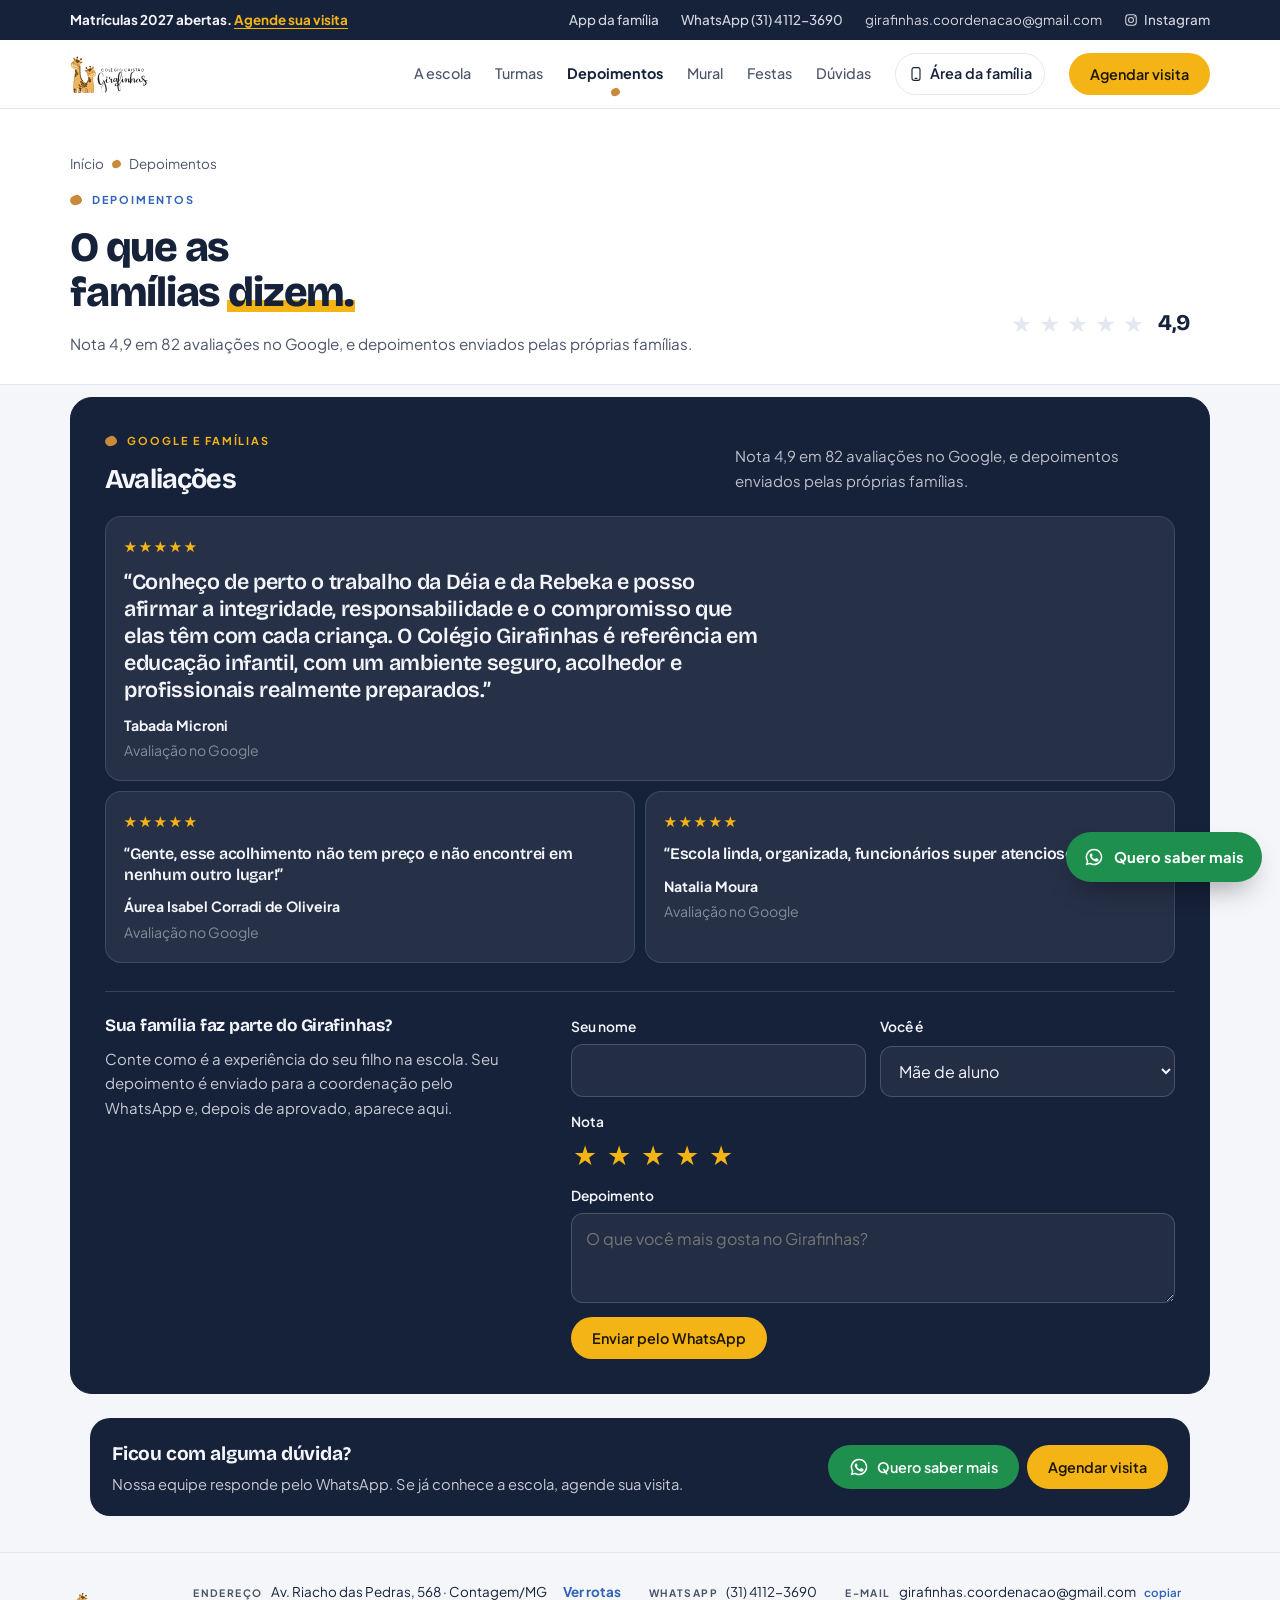
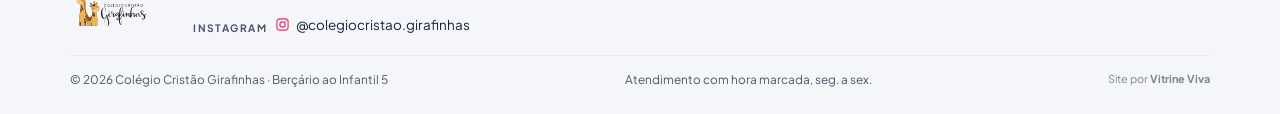
==== commit 5573baa9: "Crédito discreto Vitrine Viva no rodapé Co-Authored-By: Claude Opus 5.5 <noreply@anthropic.com> Clau" ====
--- a/depoimentos.html
+++ b/depoimentos.html
@@ -13,7 +13,7 @@
 <link rel="preconnect" href="https://fonts.googleapis.com">
 <link rel="preconnect" href="https://fonts.gstatic.com" crossorigin>
 <link rel="stylesheet" href="https://fonts.googleapis.com/css2?family=Bricolage+Grotesque:opsz,wght@12..96,500;12..96,600;12..96,700;12..96,800&family=Plus+Jakarta+Sans:wght@400;500;600;700&display=swap">
-<link rel="stylesheet" href="styles.css?v=26">
+<link rel="stylesheet" href="styles.css?v=27">
 </head>
 <body id="inicio" class="inner">
 <div class="announce"><div class="wrap">
@@ -125,7 +125,7 @@
         <li><span class="fi-k">Instagram</span><a class="foot-ig" href="https://www.instagram.com/colegiocristao.girafinhas/" target="_blank" rel="noopener"><svg class="ig-ico" viewBox="0 0 24 24" fill="none" stroke="currentColor" stroke-width="1.8" aria-hidden="true"><rect x="3" y="3" width="18" height="18" rx="5"/><circle cx="12" cy="12" r="4.2"/><circle cx="17.4" cy="6.6" r="1.1" fill="currentColor" stroke="none"/></svg>@colegiocristao.girafinhas</a></li>
       </ul>
     </div>
-    <div class="legal"><span>© 2026 Colégio Cristão Girafinhas · Berçário ao Infantil 5</span><span>Atendimento com hora marcada, seg. a sex.</span></div>
+    <div class="legal"><span>© 2026 Colégio Cristão Girafinhas · Berçário ao Infantil 5</span><span>Atendimento com hora marcada, seg. a sex.</span><a class="credit" href="https://wa.me/5581992702353?text=Ol%C3%A1%21%20Vi%20o%20site%20do%20Col%C3%A9gio%20Girafinhas%20e%20quero%20um%20site%20tamb%C3%A9m." target="_blank" rel="noopener">Site por <b>Vitrine Viva</b></a></div>
   </div>
 </footer>
 
--- a/styles.css
+++ b/styles.css
@@ -1410,3 +1410,9 @@
   .has-sub{padding-top:calc(68px + env(safe-area-inset-top,0px))}
   .has-sub .subnav,.home-fx .fx-nav{position:sticky;top:calc(68px + env(safe-area-inset-top,0px))}
 }
+
+/* crédito discreto */
+.credit{font-size:.68rem;color:var(--ink-2);text-decoration:none;opacity:.7}
+.credit b{font-weight:700}
+.credit:hover{opacity:1;text-decoration:underline}
+@media (max-width:600px){.credit{font-size:.66rem}}
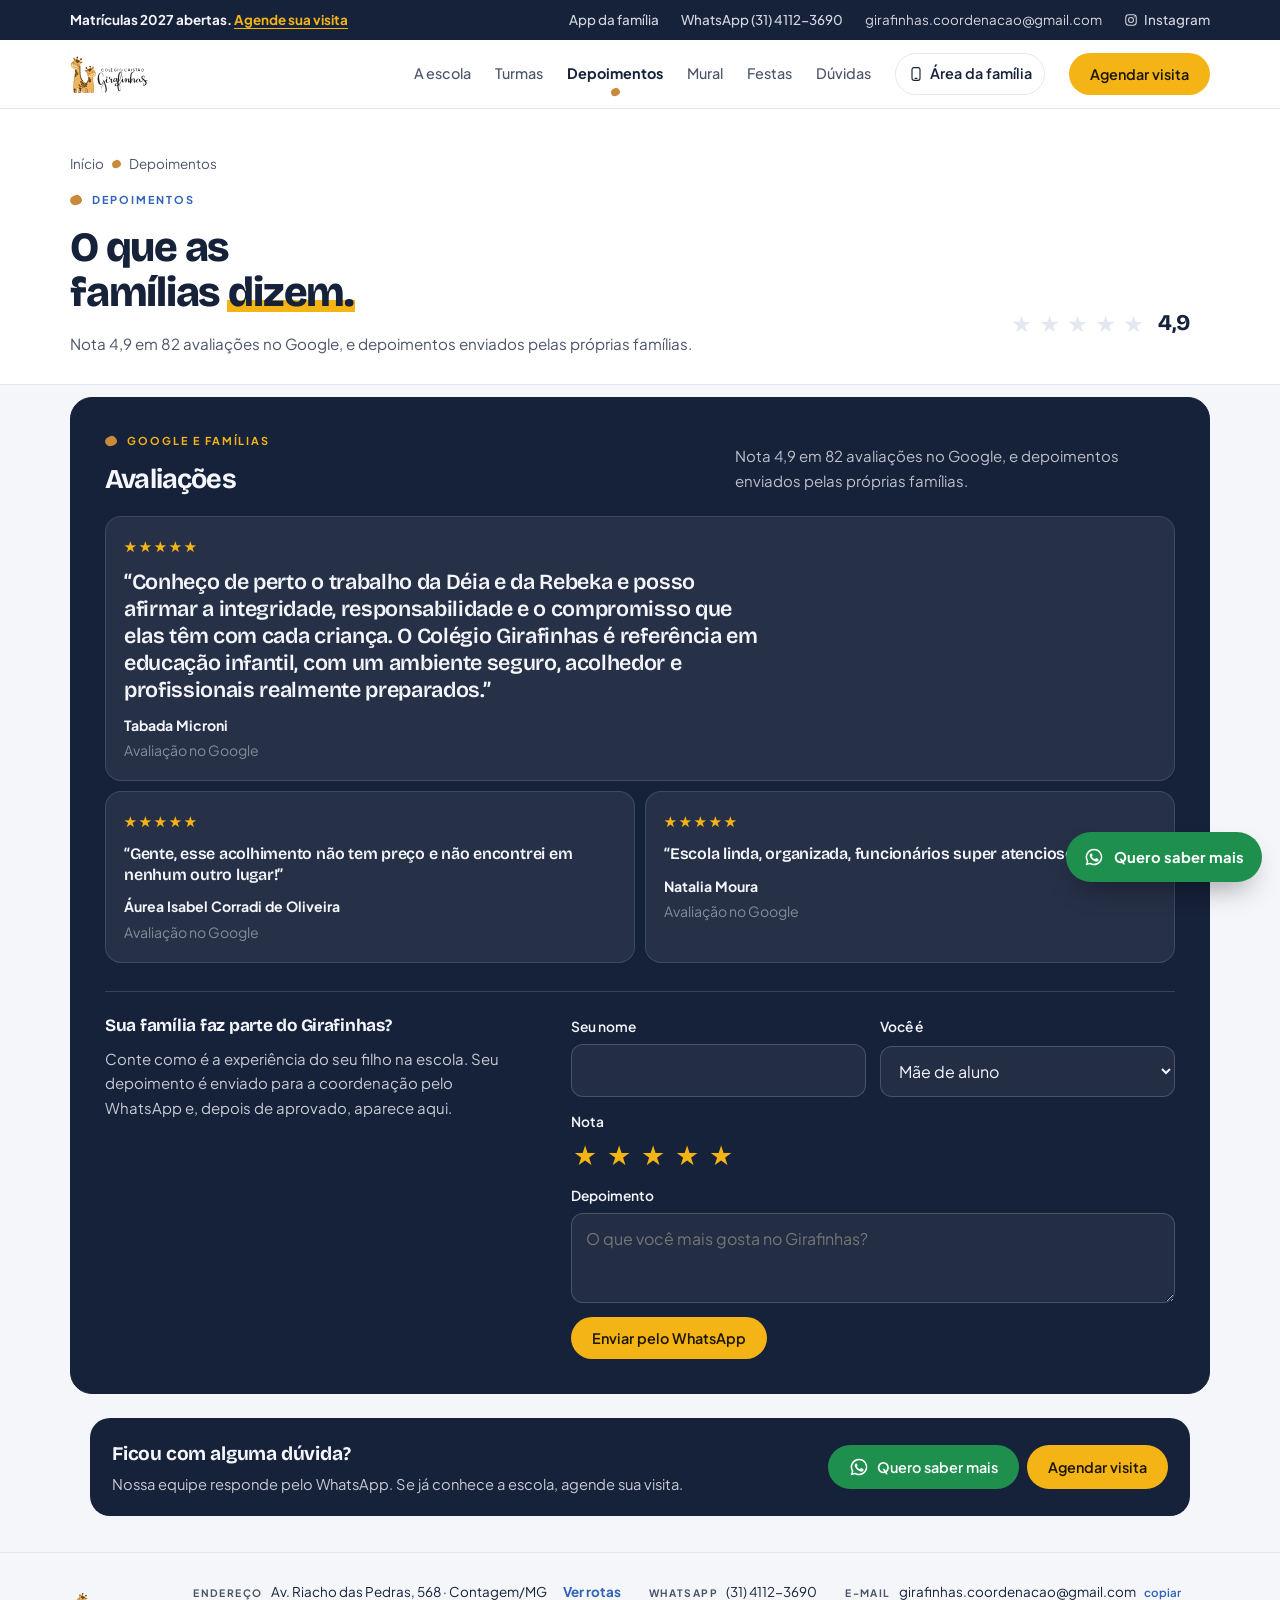
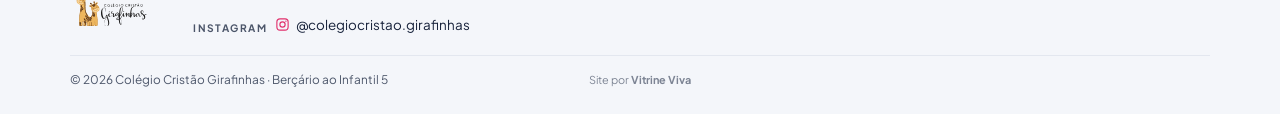
==== commit c2cce673: "Crédito centralizado no rodapé, sem a linha de horário Co-Authored-By: Claude Opus 5.5 <noreply@anth" ====
--- a/depoimentos.html
+++ b/depoimentos.html
@@ -13,7 +13,7 @@
 <link rel="preconnect" href="https://fonts.googleapis.com">
 <link rel="preconnect" href="https://fonts.gstatic.com" crossorigin>
 <link rel="stylesheet" href="https://fonts.googleapis.com/css2?family=Bricolage+Grotesque:opsz,wght@12..96,500;12..96,600;12..96,700;12..96,800&family=Plus+Jakarta+Sans:wght@400;500;600;700&display=swap">
-<link rel="stylesheet" href="styles.css?v=27">
+<link rel="stylesheet" href="styles.css?v=28">
 </head>
 <body id="inicio" class="inner">
 <div class="announce"><div class="wrap">
@@ -125,7 +125,7 @@
         <li><span class="fi-k">Instagram</span><a class="foot-ig" href="https://www.instagram.com/colegiocristao.girafinhas/" target="_blank" rel="noopener"><svg class="ig-ico" viewBox="0 0 24 24" fill="none" stroke="currentColor" stroke-width="1.8" aria-hidden="true"><rect x="3" y="3" width="18" height="18" rx="5"/><circle cx="12" cy="12" r="4.2"/><circle cx="17.4" cy="6.6" r="1.1" fill="currentColor" stroke="none"/></svg>@colegiocristao.girafinhas</a></li>
       </ul>
     </div>
-    <div class="legal"><span>© 2026 Colégio Cristão Girafinhas · Berçário ao Infantil 5</span><span>Atendimento com hora marcada, seg. a sex.</span><a class="credit" href="https://wa.me/5581992702353?text=Ol%C3%A1%21%20Vi%20o%20site%20do%20Col%C3%A9gio%20Girafinhas%20e%20quero%20um%20site%20tamb%C3%A9m." target="_blank" rel="noopener">Site por <b>Vitrine Viva</b></a></div>
+    <div class="legal"><span>© 2026 Colégio Cristão Girafinhas · Berçário ao Infantil 5</span><a class="credit" href="https://wa.me/5581992702353?text=Ol%C3%A1%21%20Vi%20o%20site%20do%20Col%C3%A9gio%20Girafinhas%20e%20quero%20um%20site%20tamb%C3%A9m." target="_blank" rel="noopener">Site por <b>Vitrine Viva</b></a></div>
   </div>
 </footer>
 
--- a/styles.css
+++ b/styles.css
@@ -1416,3 +1416,7 @@
 .credit b{font-weight:700}
 .credit:hover{opacity:1;text-decoration:underline}
 @media (max-width:600px){.credit{font-size:.66rem}}
+
+.legal{display:grid;grid-template-columns:1fr auto 1fr;align-items:center}
+.legal .credit{grid-column:2;justify-self:center}
+@media (max-width:600px){.legal{grid-template-columns:1fr;justify-items:center;text-align:center;gap:8px}.legal .credit{grid-column:1}}
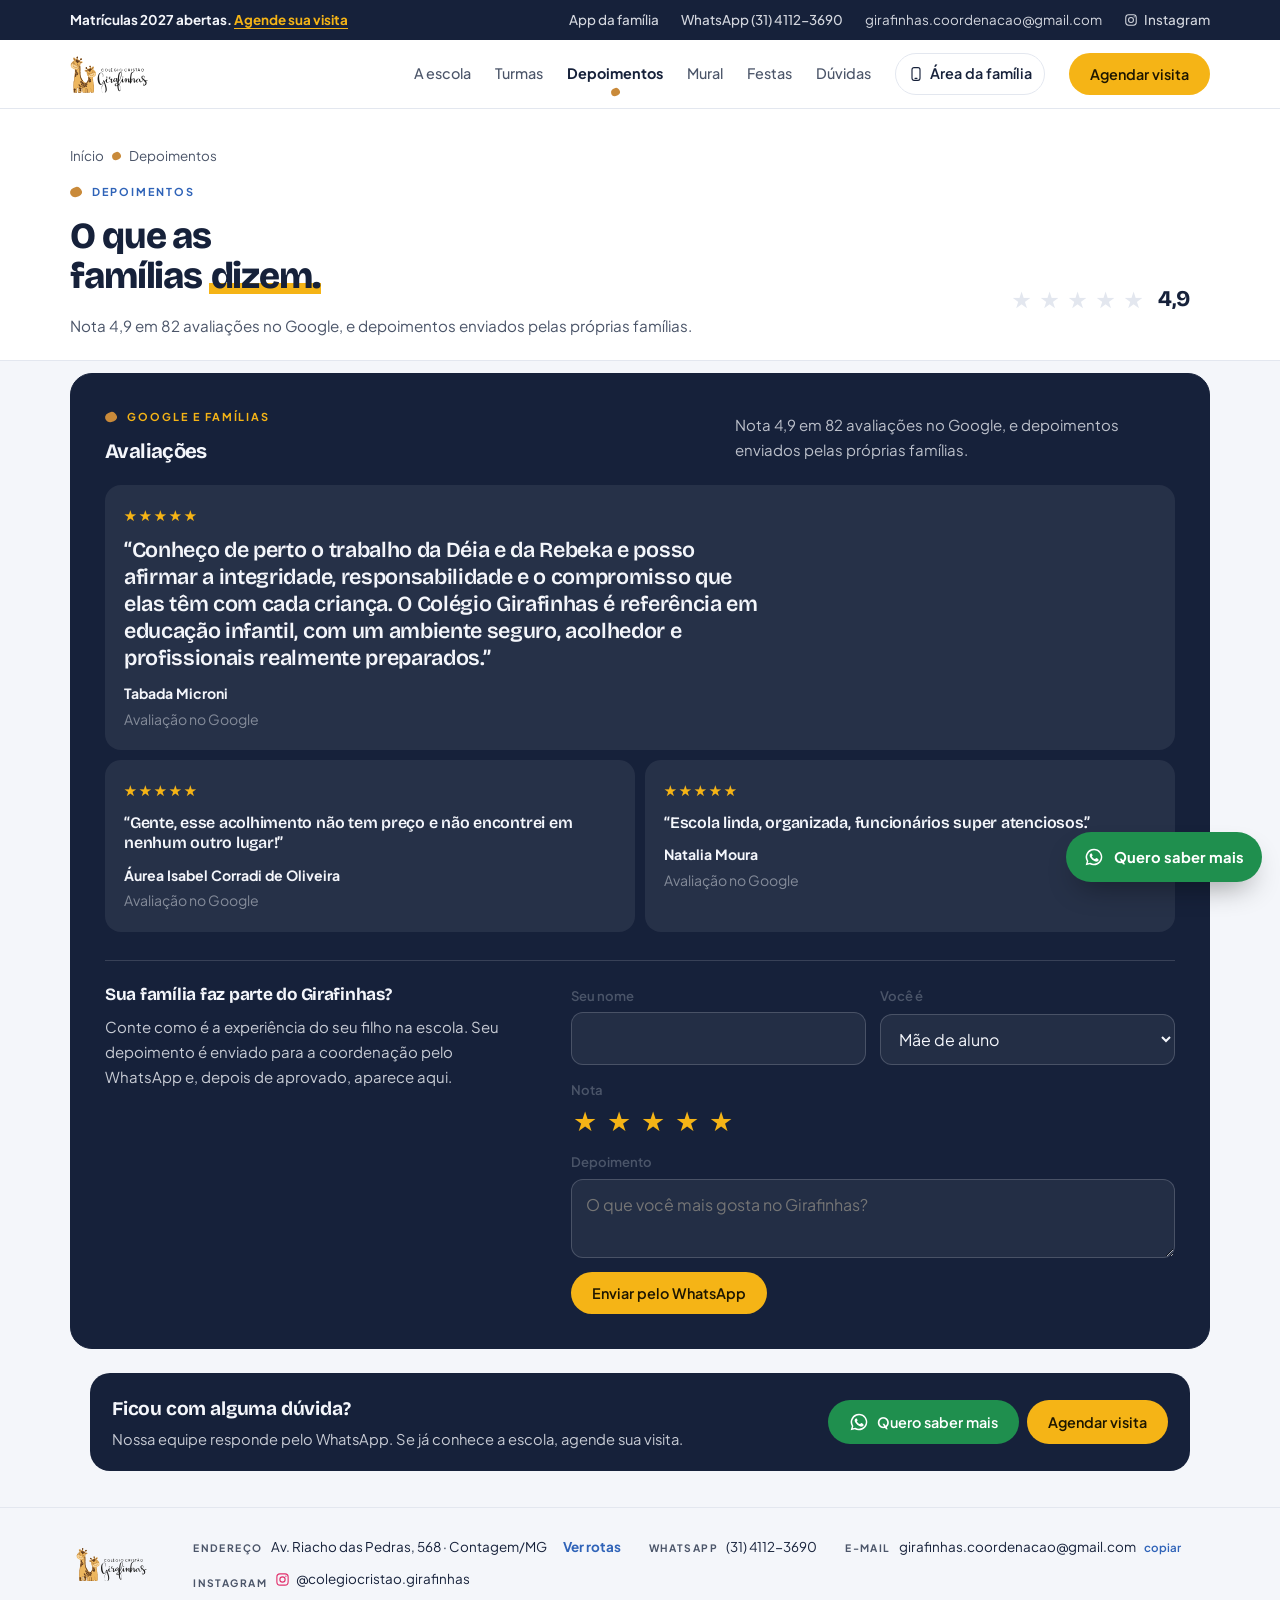
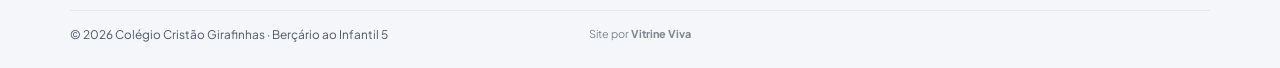
==== commit b42a66d2: "Agendamento com campos obrigatórios e visual mais leve em todas as páginas Co-Authored-By: Claude Op" ====
--- a/depoimentos.html
+++ b/depoimentos.html
@@ -13,7 +13,7 @@
 <link rel="preconnect" href="https://fonts.googleapis.com">
 <link rel="preconnect" href="https://fonts.gstatic.com" crossorigin>
 <link rel="stylesheet" href="https://fonts.googleapis.com/css2?family=Bricolage+Grotesque:opsz,wght@12..96,500;12..96,600;12..96,700;12..96,800&family=Plus+Jakarta+Sans:wght@400;500;600;700&display=swap">
-<link rel="stylesheet" href="styles.css?v=28">
+<link rel="stylesheet" href="styles.css?v=29">
 </head>
 <body id="inicio" class="inner">
 <div class="announce"><div class="wrap">
@@ -137,6 +137,6 @@
 
 
 <script src="mural.js?v=20"></script>
-<script src="site.js?v=24"></script>
+<script src="site.js?v=29"></script>
 </body>
 </html>
--- a/styles.css
+++ b/styles.css
@@ -1420,3 +1420,42 @@
 .legal{display:grid;grid-template-columns:1fr auto 1fr;align-items:center}
 .legal .credit{grid-column:2;justify-self:center}
 @media (max-width:600px){.legal{grid-template-columns:1fr;justify-items:center;text-align:center;gap:8px}.legal .credit{grid-column:1}}
+
+/* ===== v29: mais limpo, leve e fluido ===== */
+html{scroll-behavior:smooth}
+.btn,.ex-card,.fx-card,.tile,.slot,.day,a{transition:background-color .2s,border-color .2s,color .2s,transform .2s,box-shadow .2s}
+/* títulos e respiros menores */
+h1,.hero h1{font-size:clamp(1.9rem,3.8vw,3rem)}
+.home-fx .fx-title h1{font-size:clamp(1.7rem,3vw,2.4rem)}
+.inner .page-hero h1{font-size:clamp(1.7rem,3vw,2.3rem)}
+h2{font-size:clamp(1.3rem,2vw,1.7rem)}
+.inner h2,.fx-card h2{font-size:clamp(1.15rem,1.6vw,1.35rem)}
+.band{padding-block:clamp(32px,4vw,56px)}
+.inner .page-hero{padding-block:clamp(20px,3vw,36px) clamp(14px,2vw,22px)}
+.inner .band{padding-block:8px}
+/* cartões sem borda pesada nem sombra */
+.fx-card,.inner .band > .wrap,.fx-box,.book-card{border-color:transparent;box-shadow:none}
+.inner .class,.inner .pillar,.inner .timeline li,.inner .post,.tile,.fx-classes li,.fx-icons li,.party-list li,.dep{border-color:transparent;background:var(--bg-soft)}
+.fx-classes li,.fx-icons li{border-radius:12px}
+.inner .band.navy .dep{background:rgba(244,246,251,.07)}
+.fx-photo > img:not(.perch),.fx-banner img{border-radius:18px}
+/* formulários leves */
+input,select,textarea{background:var(--bg-soft);border:1.5px solid transparent;border-radius:12px;min-height:46px;transition:border-color .2s,background-color .2s}
+input:focus,select:focus,textarea:focus{background:var(--bg);border-color:var(--blue);box-shadow:none}
+input.invalid,select.invalid{border-color:var(--err);background:color-mix(in srgb,var(--err) 6%,var(--bg))}
+@supports not (background:color-mix(in srgb,red 6%,white)){input.invalid,select.invalid{background:#fff5f3}}
+.field label{font-size:.82rem;color:var(--ink-2);font-weight:600}
+.day,.slot{border-color:transparent;background:var(--bg-soft)}
+.day[aria-pressed="true"]{background:var(--ink);color:var(--bg)}
+.slot[aria-pressed="true"]{background:var(--accent);color:var(--accent-ink)}
+.step-label{color:var(--blue)}
+.msg.err{font-weight:600}
+@media (max-width:600px){
+  h1,.hero h1,.home-fx .fx-title h1{font-size:1.6rem}
+  .inner .page-hero h1{font-size:1.5rem}
+  h2,.inner h2,.home-fx .fx-card h2{font-size:1.2rem}
+  .home-fx .fx-card{padding:22px 0}
+  .inner:not(.home-fx) .band > .wrap{padding:20px 0}
+  .band{padding-block:28px}
+}
+@media (max-width:600px){.pg-visita .fx-bar{display:none}.pg-visita footer{padding-bottom:32px}}
